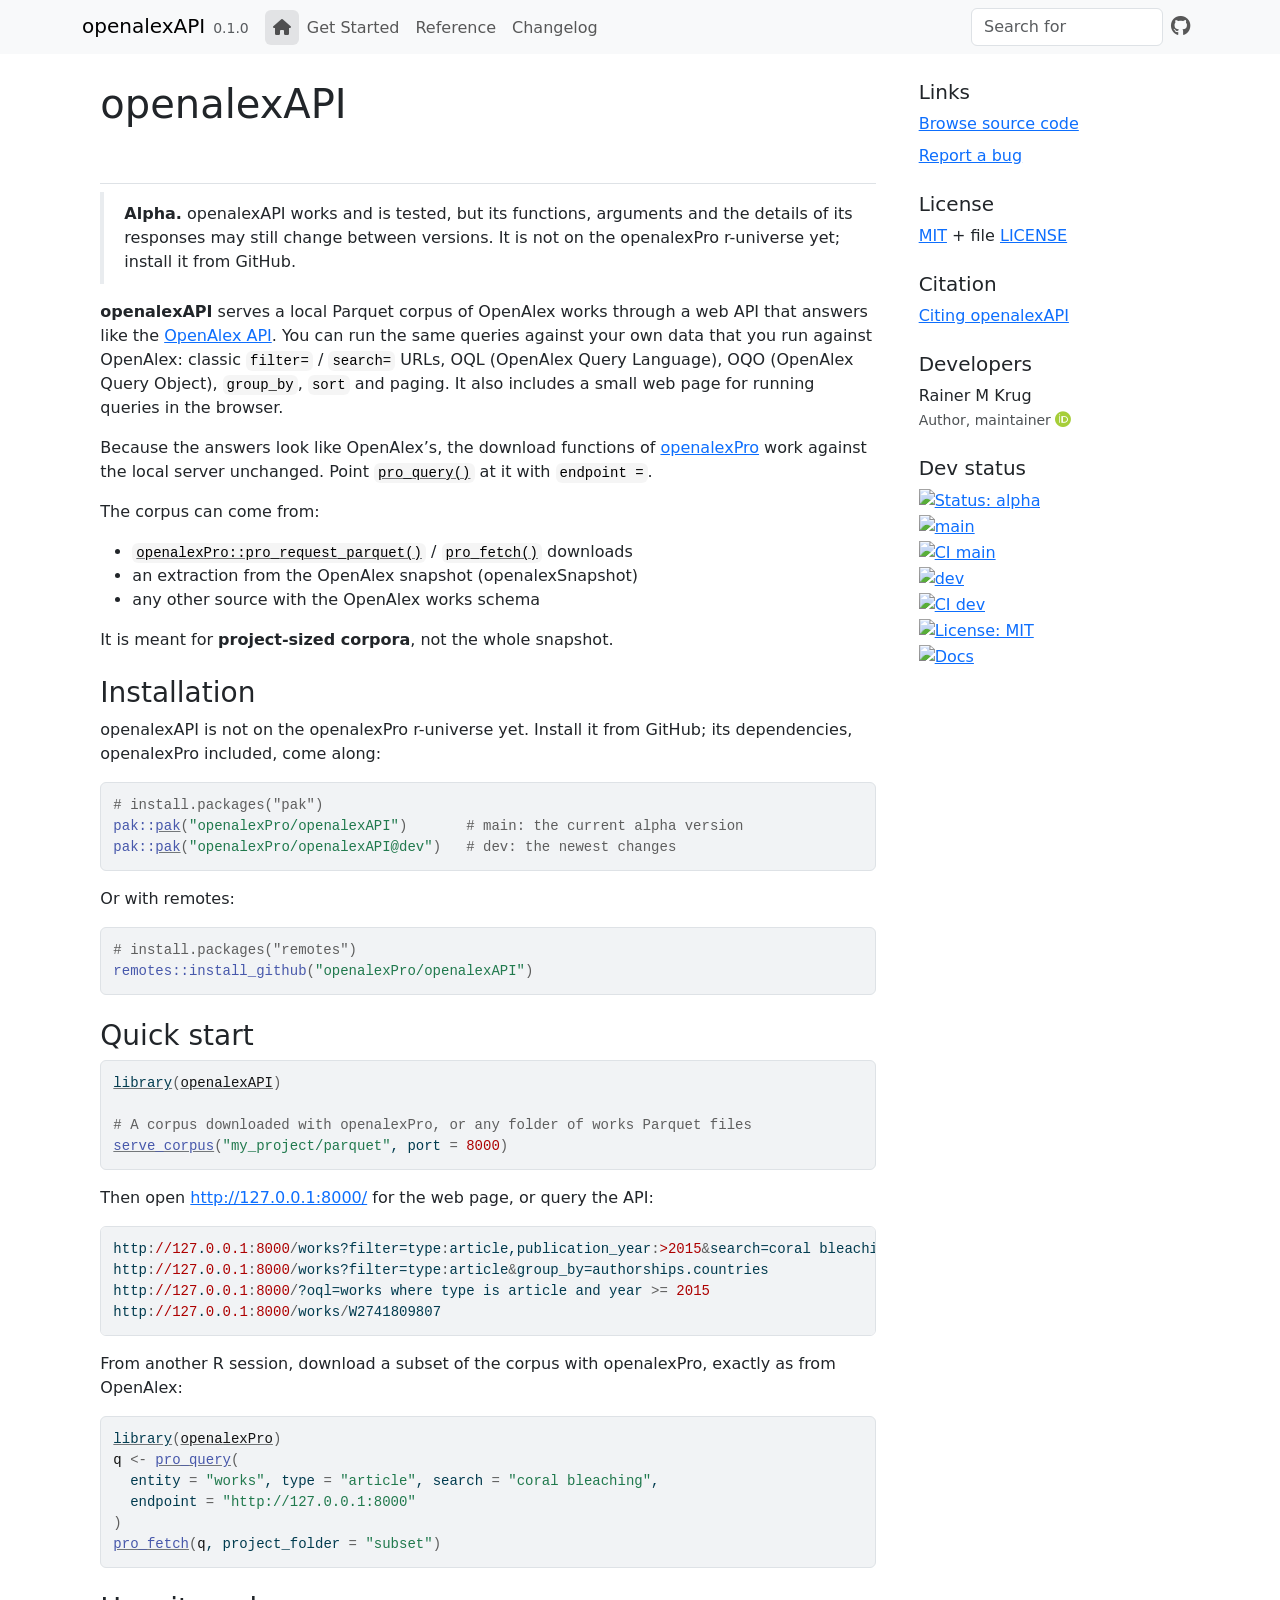
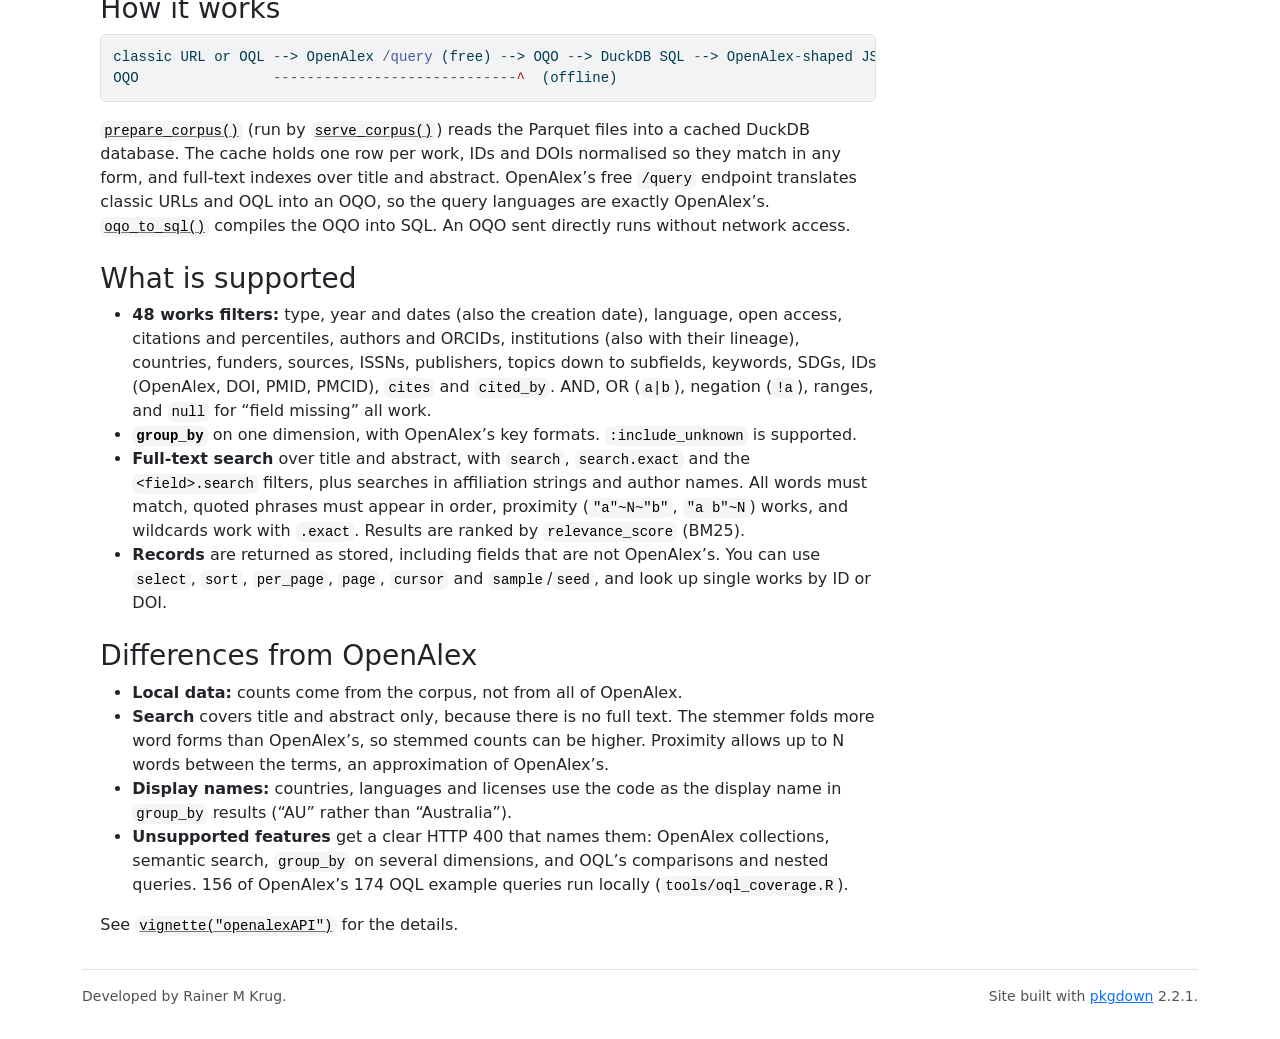
==== index.html @ f4d94672 "Deploying to gh-pages from @ openalexPro/openalexAPI@43b50e5ef4ba0ccbcbde338b090f90460a82b329 🚀" ====
<!DOCTYPE html>
<!-- Generated by pkgdown: do not edit by hand --><html lang="en">
<head>
<meta charset="UTF-8">
<meta http-equiv="X-UA-Compatible" content="IE=edge">
<meta name="viewport" content="width=device-width, initial-scale=1, shrink-to-fit=no">
<title>openalexAPI -- Local OpenAlex-Compatible API • openalexAPI</title>
<script src="deps/jquery-3.6.0/jquery-3.6.0.min.js"></script><meta name="viewport" content="width=device-width, initial-scale=1, shrink-to-fit=no">
<link href="deps/bootstrap-5.3.8/bootstrap.min.css" rel="stylesheet">
<script src="deps/bootstrap-5.3.8/bootstrap.bundle.min.js"></script><link href="deps/font-awesome-6.5.2/css/all.min.css" rel="stylesheet">
<link href="deps/font-awesome-6.5.2/css/v4-shims.min.css" rel="stylesheet">
<script src="deps/headroom-0.11.0/headroom.min.js"></script><script src="deps/headroom-0.11.0/jQuery.headroom.min.js"></script><script src="deps/bootstrap-toc-1.0.1/bootstrap-toc.min.js"></script><script src="deps/clipboard.js-2.0.11/clipboard.min.js"></script><script src="deps/search-1.0.0/autocomplete.jquery.min.js"></script><script src="deps/search-1.0.0/fuse.min.js"></script><script src="deps/search-1.0.0/mark.min.js"></script><!-- pkgdown --><script src="pkgdown.js"></script><meta property="og:title" content="openalexAPI -- Local OpenAlex-Compatible API">
<meta name="description" content="Run OpenAlex filter, OQL and OQO queries, including group_by, against a local Parquet corpus.">
<meta property="og:description" content="Run OpenAlex filter, OQL and OQO queries, including group_by, against a local Parquet corpus.">
</head>
<body>
    <a href="#main" class="visually-hidden-focusable">Skip to contents</a>


    <nav class="navbar navbar-expand-lg fixed-top bg-light" data-bs-theme="light" aria-label="Site navigation"><div class="container">

    <a class="navbar-brand me-2" href="index.html">openalexAPI</a>

    <small class="nav-text text-muted me-auto" data-bs-toggle="tooltip" data-bs-placement="bottom" title="">0.1.0</small>


    <button class="navbar-toggler" type="button" data-bs-toggle="collapse" data-bs-target="#navbar" aria-controls="navbar" aria-expanded="false" aria-label="Toggle navigation">
      <span class="navbar-toggler-icon"></span>
    </button>

    <div id="navbar" class="collapse navbar-collapse ms-3">
      <ul class="navbar-nav me-auto">
<li class="active nav-item"><a class="nav-link" href="index.html"><span class="fa fa-home"></span></a></li>
<li class="nav-item"><a class="nav-link" href="articles/openalexAPI.html">Get Started</a></li>
<li class="nav-item"><a class="nav-link" href="reference/index.html">Reference</a></li>
<li class="nav-item"><a class="nav-link" href="news/index.html">Changelog</a></li>
      </ul>
<ul class="navbar-nav">
<li class="nav-item"><form class="form-inline" role="search">
 <input class="form-control" type="search" name="search-input" id="search-input" autocomplete="off" aria-label="Search site" placeholder="Search for" data-search-index="search.json">
</form></li>
<li class="nav-item"><a class="external-link nav-link" href="https://github.com/openalexPro/openalexAPI/" aria-label="GitHub"><span class="fa fab fa-github fa-lg"></span></a></li>
      </ul>
</div>


  </div>
</nav><div class="container template-home">
<div class="row">
  <main id="main" class="col-md-9"><div class="section level1">
<div class="page-header"><h1 id="openalexapi">openalexAPI<a class="anchor" aria-label="anchor" href="#openalexapi"></a>
</h1></div>
<!-- badges: start -->

<blockquote>
<p><strong>Alpha.</strong> openalexAPI works and is tested, but its functions, arguments and the details of its responses may still change between versions. It is not on the openalexPro r-universe yet; install it from GitHub.</p>
</blockquote>
<p><strong>openalexAPI</strong> serves a local Parquet corpus of OpenAlex works through a web API that answers like the <a href="https://api.openalex.org" class="external-link">OpenAlex API</a>. You can run the same queries against your own data that you run against OpenAlex: classic <code>filter=</code> / <code>search=</code> URLs, OQL (OpenAlex Query Language), OQO (OpenAlex Query Object), <code>group_by</code>, <code>sort</code> and paging. It also includes a small web page for running queries in the browser.</p>
<p>Because the answers look like OpenAlex’s, the download functions of <a href="https://github.com/openalexPro/openalexPro" class="external-link">openalexPro</a> work against the local server unchanged. Point <code><a href="https://openalexpro.github.io/openalexPro/reference/pro_query.html" class="external-link">pro_query()</a></code> at it with <code>endpoint =</code>.</p>
<p>The corpus can come from:</p>
<ul>
<li>
<code><a href="https://openalexpro.github.io/openalexPro/reference/pro_request_parquet.html" class="external-link">openalexPro::pro_request_parquet()</a></code> / <code><a href="https://openalexpro.github.io/openalexPro/reference/pro_fetch.html" class="external-link">pro_fetch()</a></code> downloads</li>
<li>an extraction from the OpenAlex snapshot (openalexSnapshot)</li>
<li>any other source with the OpenAlex works schema</li>
</ul>
<p>It is meant for <strong>project-sized corpora</strong>, not the whole snapshot.</p>
<div class="section level2">
<h2 id="installation">Installation<a class="anchor" aria-label="anchor" href="#installation"></a>
</h2>
<p>openalexAPI is not on the openalexPro r-universe yet. Install it from GitHub; its dependencies, openalexPro included, come along:</p>
<div class="sourceCode" id="cb1"><pre class="downlit sourceCode r">
<code class="sourceCode R"><span><span class="co"># install.packages("pak")</span></span>
<span><span class="fu">pak</span><span class="fu">::</span><span class="fu"><a href="https://pak.r-lib.org/reference/pak.html" class="external-link">pak</a></span><span class="op">(</span><span class="st">"openalexPro/openalexAPI"</span><span class="op">)</span>       <span class="co"># main: the current alpha version</span></span>
<span><span class="fu">pak</span><span class="fu">::</span><span class="fu"><a href="https://pak.r-lib.org/reference/pak.html" class="external-link">pak</a></span><span class="op">(</span><span class="st">"openalexPro/openalexAPI@dev"</span><span class="op">)</span>   <span class="co"># dev: the newest changes</span></span></code></pre></div>
<p>Or with remotes:</p>
<div class="sourceCode" id="cb2"><pre class="downlit sourceCode r">
<code class="sourceCode R"><span><span class="co"># install.packages("remotes")</span></span>
<span><span class="fu">remotes</span><span class="fu">::</span><span class="fu">install_github</span><span class="op">(</span><span class="st">"openalexPro/openalexAPI"</span><span class="op">)</span></span></code></pre></div>
</div>
<div class="section level2">
<h2 id="quick-start">Quick start<a class="anchor" aria-label="anchor" href="#quick-start"></a>
</h2>
<div class="sourceCode" id="cb3"><pre class="downlit sourceCode r">
<code class="sourceCode R"><span><span class="kw"><a href="https://rdrr.io/r/base/library.html" class="external-link">library</a></span><span class="op">(</span><span class="va"><a href="https://github.com/openalexPro/openalexAPI" class="external-link">openalexAPI</a></span><span class="op">)</span></span>
<span></span>
<span><span class="co"># A corpus downloaded with openalexPro, or any folder of works Parquet files</span></span>
<span><span class="fu"><a href="reference/serve_corpus.html">serve_corpus</a></span><span class="op">(</span><span class="st">"my_project/parquet"</span>, port <span class="op">=</span> <span class="fl">8000</span><span class="op">)</span></span></code></pre></div>
<p>Then open <a href="http://127.0.0.1:8000/" class="external-link uri">http://127.0.0.1:8000/</a> for the web page, or query the API:</p>
<div class="sourceCode" id="cb4"><pre class="sourceCode R"><code class="sourceCode r"><span id="cb4-1"><a href="#cb4-1" tabindex="-1"></a>http<span class="sc">:</span><span class="er">//</span><span class="dv">127</span>.<span class="dv">0</span>.<span class="fl">0.1</span><span class="sc">:</span><span class="dv">8000</span><span class="sc">/</span>works?filter<span class="ot">=</span>type<span class="sc">:</span>article,publication_year<span class="sc">:</span><span class="er">&gt;</span><span class="dv">2015</span><span class="sc">&amp;</span>search<span class="ot">=</span>coral bleaching</span>
<span id="cb4-2"><a href="#cb4-2" tabindex="-1"></a>http<span class="sc">:</span><span class="er">//</span><span class="dv">127</span>.<span class="dv">0</span>.<span class="fl">0.1</span><span class="sc">:</span><span class="dv">8000</span><span class="sc">/</span>works?filter<span class="ot">=</span>type<span class="sc">:</span>article<span class="sc">&amp;</span>group_by<span class="ot">=</span>authorships.countries</span>
<span id="cb4-3"><a href="#cb4-3" tabindex="-1"></a>http<span class="sc">:</span><span class="er">//</span><span class="dv">127</span>.<span class="dv">0</span>.<span class="fl">0.1</span><span class="sc">:</span><span class="dv">8000</span><span class="sc">/</span>?oql<span class="ot">=</span>works where type is article and year <span class="sc">&gt;=</span> <span class="dv">2015</span></span>
<span id="cb4-4"><a href="#cb4-4" tabindex="-1"></a>http<span class="sc">:</span><span class="er">//</span><span class="dv">127</span>.<span class="dv">0</span>.<span class="fl">0.1</span><span class="sc">:</span><span class="dv">8000</span><span class="sc">/</span>works<span class="sc">/</span>W2741809807</span></code></pre></div>
<p>From another R session, download a subset of the corpus with openalexPro, exactly as from OpenAlex:</p>
<div class="sourceCode" id="cb5"><pre class="downlit sourceCode r">
<code class="sourceCode R"><span><span class="kw"><a href="https://rdrr.io/r/base/library.html" class="external-link">library</a></span><span class="op">(</span><span class="va"><a href="https://github.com/openalexPro/openalexPro" class="external-link">openalexPro</a></span><span class="op">)</span></span>
<span><span class="va">q</span> <span class="op">&lt;-</span> <span class="fu"><a href="https://openalexpro.github.io/openalexPro/reference/pro_query.html" class="external-link">pro_query</a></span><span class="op">(</span></span>
<span>  entity <span class="op">=</span> <span class="st">"works"</span>, type <span class="op">=</span> <span class="st">"article"</span>, search <span class="op">=</span> <span class="st">"coral bleaching"</span>,</span>
<span>  endpoint <span class="op">=</span> <span class="st">"http://127.0.0.1:8000"</span></span>
<span><span class="op">)</span></span>
<span><span class="fu"><a href="https://openalexpro.github.io/openalexPro/reference/pro_fetch.html" class="external-link">pro_fetch</a></span><span class="op">(</span><span class="va">q</span>, project_folder <span class="op">=</span> <span class="st">"subset"</span><span class="op">)</span></span></code></pre></div>
</div>
<div class="section level2">
<h2 id="how-it-works">How it works<a class="anchor" aria-label="anchor" href="#how-it-works"></a>
</h2>
<div class="sourceCode" id="cb6"><pre class="sourceCode R"><code class="sourceCode r"><span id="cb6-1"><a href="#cb6-1" tabindex="-1"></a>classic URL or OQL <span class="sc">-</span><span class="ot">-&gt;</span> OpenAlex <span class="sc">/</span><span class="fu">query</span> (free) <span class="sc">-</span><span class="ot">-&gt;</span> OQO <span class="sc">-</span><span class="ot">-&gt;</span> DuckDB SQL <span class="sc">-</span><span class="ot">-&gt;</span> OpenAlex<span class="sc">-</span>shaped JSON</span>
<span id="cb6-2"><a href="#cb6-2" tabindex="-1"></a>OQO                <span class="sc">-----------------------------</span><span class="er">^</span>  (offline)</span></code></pre></div>
<p><code><a href="reference/prepare_corpus.html">prepare_corpus()</a></code> (run by <code><a href="reference/serve_corpus.html">serve_corpus()</a></code>) reads the Parquet files into a cached DuckDB database. The cache holds one row per work, IDs and DOIs normalised so they match in any form, and full-text indexes over title and abstract. OpenAlex’s free <code>/query</code> endpoint translates classic URLs and OQL into an OQO, so the query languages are exactly OpenAlex’s. <code><a href="reference/oqo_to_sql.html">oqo_to_sql()</a></code> compiles the OQO into SQL. An OQO sent directly runs without network access.</p>
</div>
<div class="section level2">
<h2 id="what-is-supported">What is supported<a class="anchor" aria-label="anchor" href="#what-is-supported"></a>
</h2>
<ul>
<li>
<strong>48 works filters:</strong> type, year and dates (also the creation date), language, open access, citations and percentiles, authors and ORCIDs, institutions (also with their lineage), countries, funders, sources, ISSNs, publishers, topics down to subfields, keywords, SDGs, IDs (OpenAlex, DOI, PMID, PMCID), <code>cites</code> and <code>cited_by</code>. AND, OR (<code>a|b</code>), negation (<code>!a</code>), ranges, and <code>null</code> for “field missing” all work.</li>
<li>
<strong><code>group_by</code></strong> on one dimension, with OpenAlex’s key formats. <code>:include_unknown</code> is supported.</li>
<li>
<strong>Full-text search</strong> over title and abstract, with <code>search</code>, <code>search.exact</code> and the <code>&lt;field&gt;.search</code> filters, plus searches in affiliation strings and author names. All words must match, quoted phrases must appear in order, proximity (<code>"a"~N~"b"</code>, <code>"a b"~N</code>) works, and wildcards work with <code>.exact</code>. Results are ranked by <code>relevance_score</code> (BM25).</li>
<li>
<strong>Records</strong> are returned as stored, including fields that are not OpenAlex’s. You can use <code>select</code>, <code>sort</code>, <code>per_page</code>, <code>page</code>, <code>cursor</code> and <code>sample</code>/<code>seed</code>, and look up single works by ID or DOI.</li>
</ul>
</div>
<div class="section level2">
<h2 id="differences-from-openalex">Differences from OpenAlex<a class="anchor" aria-label="anchor" href="#differences-from-openalex"></a>
</h2>
<ul>
<li>
<strong>Local data:</strong> counts come from the corpus, not from all of OpenAlex.</li>
<li>
<strong>Search</strong> covers title and abstract only, because there is no full text. The stemmer folds more word forms than OpenAlex’s, so stemmed counts can be higher. Proximity allows up to N words between the terms, an approximation of OpenAlex’s.</li>
<li>
<strong>Display names:</strong> countries, languages and licenses use the code as the display name in <code>group_by</code> results (“AU” rather than “Australia”).</li>
<li>
<strong>Unsupported features</strong> get a clear HTTP 400 that names them: OpenAlex collections, semantic search, <code>group_by</code> on several dimensions, and OQL’s comparisons and nested queries. 156 of OpenAlex’s 174 OQL example queries run locally (<code>tools/oql_coverage.R</code>).</li>
</ul>
<p>See <code><a href="articles/openalexAPI.html">vignette("openalexAPI")</a></code> for the details.</p>
</div>
</div>
  </main><aside class="col-md-3"><div class="links">
<h2 data-toc-skip>Links</h2>
<ul class="list-unstyled">
<li><a href="https://github.com/openalexPro/openalexAPI/" class="external-link">Browse source code</a></li>
<li><a href="https://github.com/openalexPro/openalexAPI/issues" class="external-link">Report a bug</a></li>
</ul>
</div>

<div class="license">
<h2 data-toc-skip>License</h2>
<ul class="list-unstyled">
<li>
<a href="https://opensource.org/licenses/mit-license.php" class="external-link">MIT</a> + file <a href="LICENSE-text.html">LICENSE</a>
</li>
</ul>
</div>


<div class="citation">
<h2 data-toc-skip>Citation</h2>
<ul class="list-unstyled">
<li><a href="authors.html#citation">Citing openalexAPI</a></li>
</ul>
</div>

<div class="developers">
<h2 data-toc-skip>Developers</h2>
<ul class="list-unstyled">
<li>Rainer M Krug <br><small class="roles"> Author, maintainer </small> <a href="https://orcid.org/0000-0002-7490-0066" target="orcid.widget" aria-label="ORCID" class="external-link"><span class="fab fa-orcid orcid" aria-hidden="true"></span></a>  </li>
</ul>
</div>

<div class="dev-status">
<h2 data-toc-skip>Dev status</h2>
<ul class="list-unstyled">
<li><a href="https://github.com/openalexPro/openalexAPI" class="external-link"><img src="https://img.shields.io/badge/status-alpha-red.svg" alt="Status: alpha"></a></li>
<li><a href="https://github.com/openalexPro/openalexAPI/tree/main" class="external-link"><img src="https://img.shields.io/github/r-package/v/openalexPro/openalexAPI/main?label=main" alt="main"></a></li>
<li><a href="https://github.com/openalexPro/openalexAPI/actions/workflows/R-CMD-check.yaml?query=branch%3Amain" class="external-link"><img src="https://img.shields.io/github/actions/workflow/status/openalexPro/openalexAPI/R-CMD-check.yaml?branch=main&amp;label=CI%20main" alt="CI main"></a></li>
<li><a href="https://github.com/openalexPro/openalexAPI/tree/dev" class="external-link"><img src="https://img.shields.io/github/r-package/v/openalexPro/openalexAPI/dev?label=dev" alt="dev"></a></li>
<li><a href="https://github.com/openalexPro/openalexAPI/actions/workflows/R-CMD-check.yaml?query=branch%3Adev" class="external-link"><img src="https://img.shields.io/github/actions/workflow/status/openalexPro/openalexAPI/R-CMD-check.yaml?branch=dev&amp;label=CI%20dev" alt="CI dev"></a></li>
<li><a href="https://opensource.org/licenses/MIT" class="external-link"><img src="https://img.shields.io/badge/License-MIT-yellow.svg" alt="License: MIT"></a></li>
<li><a href="https://openalexpro.github.io/openalexAPI/"><img src="https://img.shields.io/badge/docs-pkgdown-blue" alt="Docs"></a></li>
</ul>
</div>

  </aside>
</div>


    <footer><div class="pkgdown-footer-left">
  <p>Developed by Rainer M Krug.</p>
</div>

<div class="pkgdown-footer-right">
  <p>Site built with <a href="https://pkgdown.r-lib.org/" class="external-link">pkgdown</a> 2.2.1.</p>
</div>

    </footer>
</div>





  </body>
</html>
---- deps/font-awesome-6.5.2/css/v4-shims.min.css ----
/*!
 * Font Awesome Free 6.5.2 by @fontawesome - https://fontawesome.com
 * License - https://fontawesome.com/license/free (Icons: CC BY 4.0, Fonts: SIL OFL 1.1, Code: MIT License)
 * Copyright 2024 Fonticons, Inc.
 */
.fa.fa-glass:before{content:"\f000"}.fa.fa-envelope-o{font-family:"Font Awesome 6 Free";font-weight:400}.fa.fa-envelope-o:before{content:"\f0e0"}.fa.fa-star-o{font-family:"Font Awesome 6 Free";font-weight:400}.fa.fa-star-o:before{content:"\f005"}.fa.fa-close:before,.fa.fa-remove:before{content:"\f00d"}.fa.fa-gear:before{content:"\f013"}.fa.fa-trash-o{font-family:"Font Awesome 6 Free";font-weight:400}.fa.fa-trash-o:before{content:"\f2ed"}.fa.fa-home:before{content:"\f015"}.fa.fa-file-o{font-family:"Font Awesome 6 Free";font-weight:400}.fa.fa-file-o:before{content:"\f15b"}.fa.fa-clock-o{font-family:"Font Awesome 6 Free";font-weight:400}.fa.fa-clock-o:before{content:"\f017"}.fa.fa-arrow-circle-o-down{font-family:"Font Awesome 6 Free";font-weight:400}.fa.fa-arrow-circle-o-down:before{content:"\f358"}.fa.fa-arrow-circle-o-up{font-family:"Font Awesome 6 Free";font-weight:400}.fa.fa-arrow-circle-o-up:before{content:"\f35b"}.fa.fa-play-circle-o{font-family:"Font Awesome 6 Free";font-weight:400}.fa.fa-play-circle-o:before{content:"\f144"}.fa.fa-repeat:before,.fa.fa-rotate-right:before{content:"\f01e"}.fa.fa-refresh:before{content:"\f021"}.fa.fa-list-alt{font-family:"Font Awesome 6 Free";font-weight:400}.fa.fa-list-alt:before{content:"\f022"}.fa.fa-dedent:before{content:"\f03b"}.fa.fa-video-camera:before{content:"\f03d"}.fa.fa-picture-o{font-family:"Font Awesome 6 Free";font-weight:400}.fa.fa-picture-o:before{content:"\f03e"}.fa.fa-photo{font-family:"Font Awesome 6 Free";font-weight:400}.fa.fa-photo:before{content:"\f03e"}.fa.fa-image{font-family:"Font Awesome 6 Free";font-weight:400}.fa.fa-image:before{content:"\f03e"}.fa.fa-map-marker:before{content:"\f3c5"}.fa.fa-pencil-square-o{font-family:"Font Awesome 6 Free";font-weight:400}.fa.fa-pencil-square-o:before{content:"\f044"}.fa.fa-edit{font-family:"Font Awesome 6 Free";font-weight:400}.fa.fa-edit:before{content:"\f044"}.fa.fa-share-square-o:before{content:"\f14d"}.fa.fa-check-square-o{font-family:"Font Awesome 6 Free";font-weight:400}.fa.fa-check-square-o:before{content:"\f14a"}.fa.fa-arrows:before{content:"\f0b2"}.fa.fa-times-circle-o{font-family:"Font Awesome 6 Free";font-weight:400}.fa.fa-times-circle-o:before{content:"\f057"}.fa.fa-check-circle-o{font-family:"Font Awesome 6 Free";font-weight:400}.fa.fa-check-circle-o:before{content:"\f058"}.fa.fa-mail-forward:before{content:"\f064"}.fa.fa-expand:before{content:"\f424"}.fa.fa-compress:before{content:"\f422"}.fa.fa-eye,.fa.fa-eye-slash{font-family:"Font Awesome 6 Free";font-weight:400}.fa.fa-warning:before{content:"\f071"}.fa.fa-calendar:before{content:"\f073"}.fa.fa-arrows-v:before{content:"\f338"}.fa.fa-arrows-h:before{content:"\f337"}.fa.fa-bar-chart-o:before,.fa.fa-bar-chart:before{content:"\e0e3"}.fa.fa-twitter-square{font-family:"Font Awesome 6 Brands";font-weight:400}.fa.fa-twitter-square:before{content:"\f081"}.fa.fa-facebook-square{font-family:"Font Awesome 6 Brands";font-weight:400}.fa.fa-facebook-square:before{content:"\f082"}.fa.fa-gears:before{content:"\f085"}.fa.fa-thumbs-o-up{font-family:"Font Awesome 6 Free";font-weight:400}.fa.fa-thumbs-o-up:before{content:"\f164"}.fa.fa-thumbs-o-down{font-family:"Font Awesome 6 Free";font-weight:400}.fa.fa-thumbs-o-down:before{content:"\f165"}.fa.fa-heart-o{font-family:"Font Awesome 6 Free";font-weight:400}.fa.fa-heart-o:before{content:"\f004"}.fa.fa-sign-out:before{content:"\f2f5"}.fa.fa-linkedin-square{font-family:"Font Awesome 6 Brands";font-weight:400}.fa.fa-linkedin-square:before{content:"\f08c"}.fa.fa-thumb-tack:before{content:"\f08d"}.fa.fa-external-link:before{content:"\f35d"}.fa.fa-sign-in:before{content:"\f2f6"}.fa.fa-github-square{font-family:"Font Awesome 6 Brands";font-weight:400}.fa.fa-github-square:before{content:"\f092"}.fa.fa-lemon-o{font-family:"Font Awesome 6 Free";font-weight:400}.fa.fa-lemon-o:before{content:"\f094"}.fa.fa-square-o{font-family:"Font Awesome 6 Free";font-weight:400}.fa.fa-square-o:before{content:"\f0c8"}.fa.fa-bookmark-o{font-family:"Font Awesome 6 Free";font-weight:400}.fa.fa-bookmark-o:before{content:"\f02e"}.fa.fa-facebook,.fa.fa-twitter{font-family:"Font Awesome 6 Brands";font-weight:400}.fa.fa-facebook:before{content:"\f39e"}.fa.fa-facebook-f{font-family:"Font Awesome 6 Brands";font-weight:400}.fa.fa-facebook-f:before{content:"\f39e"}.fa.fa-github{font-family:"Font Awesome 6 Brands";font-weight:400}.fa.fa-credit-card{font-family:"Font Awesome 6 Free";font-weight:400}.fa.fa-feed:before{content:"\f09e"}.fa.fa-hdd-o{font-family:"Font Awesome 6 Free";font-weight:400}.fa.fa-hdd-o:before{content:"\f0a0"}.fa.fa-hand-o-right{font-family:"Font Awesome 6 Free";font-weight:400}.fa.fa-hand-o-right:before{content:"\f0a4"}.fa.fa-hand-o-left{font-family:"Font Awesome 6 Free";font-weight:400}.fa.fa-hand-o-left:before{content:"\f0a5"}.fa.fa-hand-o-up{font-family:"Font Awesome 6 Free";font-weight:400}.fa.fa-hand-o-up:before{content:"\f0a6"}.fa.fa-hand-o-down{font-family:"Font Awesome 6 Free";font-weight:400}.fa.fa-hand-o-down:before{content:"\f0a7"}.fa.fa-globe:before{content:"\f57d"}.fa.fa-tasks:before{content:"\f828"}.fa.fa-arrows-alt:before{content:"\f31e"}.fa.fa-group:before{content:"\f0c0"}.fa.fa-chain:before{content:"\f0c1"}.fa.fa-cut:before{content:"\f0c4"}.fa.fa-files-o{font-family:"Font Awesome 6 Free";font-weight:400}.fa.fa-files-o:before{content:"\f0c5"}.fa.fa-floppy-o{font-family:"Font Awesome 6 Free";font-weight:400}.fa.fa-floppy-o:before{content:"\f0c7"}.fa.fa-save{font-family:"Font Awesome 6 Free";font-weight:400}.fa.fa-save:before{content:"\f0c7"}.fa.fa-navicon:before,.fa.fa-reorder:before{content:"\f0c9"}.fa.fa-magic:before{content:"\e2ca"}.fa.fa-pinterest,.fa.fa-pinterest-square{font-family:"Font Awesome 6 Brands";font-weight:400}.fa.fa-pinterest-square:before{content:"\f0d3"}.fa.fa-google-plus-square{font-family:"Font Awesome 6 Brands";font-weight:400}.fa.fa-google-plus-square:before{content:"\f0d4"}.fa.fa-google-plus{font-family:"Font Awesome 6 Brands";font-weight:400}.fa.fa-google-plus:before{content:"\f0d5"}.fa.fa-money:before{content:"\f3d1"}.fa.fa-unsorted:before{content:"\f0dc"}.fa.fa-sort-desc:before{content:"\f0dd"}.fa.fa-sort-asc:before{content:"\f0de"}.fa.fa-linkedin{font-family:"Font Awesome 6 Brands";font-weight:400}.fa.fa-linkedin:before{content:"\f0e1"}.fa.fa-rotate-left:before{content:"\f0e2"}.fa.fa-legal:before{content:"\f0e3"}.fa.fa-dashboard:before,.fa.fa-tachometer:before{content:"\f625"}.fa.fa-comment-o{font-family:"Font Awesome 6 Free";font-weight:400}.fa.fa-comment-o:before{content:"\f075"}.fa.fa-comments-o{font-family:"Font Awesome 6 Free";font-weight:400}.fa.fa-comments-o:before{content:"\f086"}.fa.fa-flash:before{content:"\f0e7"}.fa.fa-clipboard:before{content:"\f0ea"}.fa.fa-lightbulb-o{font-family:"Font Awesome 6 Free";font-weight:400}.fa.fa-lightbulb-o:before{content:"\f0eb"}.fa.fa-exchange:before{content:"\f362"}.fa.fa-cloud-download:before{content:"\f0ed"}.fa.fa-cloud-upload:before{content:"\f0ee"}.fa.fa-bell-o{font-family:"Font Awesome 6 Free";font-weight:400}.fa.fa-bell-o:before{content:"\f0f3"}.fa.fa-cutlery:before{content:"\f2e7"}.fa.fa-file-text-o{font-family:"Font Awesome 6 Free";font-weight:400}.fa.fa-file-text-o:before{content:"\f15c"}.fa.fa-building-o{font-family:"Font Awesome 6 Free";font-weight:400}.fa.fa-building-o:before{content:"\f1ad"}.fa.fa-hospital-o{font-family:"Font Awesome 6 Free";font-weight:400}.fa.fa-hospital-o:before{content:"\f0f8"}.fa.fa-tablet:before{content:"\f3fa"}.fa.fa-mobile-phone:before,.fa.fa-mobile:before{content:"\f3cd"}.fa.fa-circle-o{font-family:"Font Awesome 6 Free";font-weight:400}.fa.fa-circle-o:before{content:"\f111"}.fa.fa-mail-reply:before{content:"\f3e5"}.fa.fa-github-alt{font-family:"Font Awesome 6 Brands";font-weight:400}.fa.fa-folder-o{font-family:"Font Awesome 6 Free";font-weight:400}.fa.fa-folder-o:before{content:"\f07b"}.fa.fa-folder-open-o{font-family:"Font Awesome 6 Free";font-weight:400}.fa.fa-folder-open-o:before{content:"\f07c"}.fa.fa-smile-o{font-family:"Font Awesome 6 Free";font-weight:400}.fa.fa-smile-o:before{content:"\f118"}.fa.fa-frown-o{font-family:"Font Awesome 6 Free";font-weight:400}.fa.fa-frown-o:before{content:"\f119"}.fa.fa-meh-o{font-family:"Font Awesome 6 Free";font-weight:400}.fa.fa-meh-o:before{content:"\f11a"}.fa.fa-keyboard-o{font-family:"Font Awesome 6 Free";font-weight:400}.fa.fa-keyboard-o:before{content:"\f11c"}.fa.fa-flag-o{font-family:"Font Awesome 6 Free";font-weight:400}.fa.fa-flag-o:before{content:"\f024"}.fa.fa-mail-reply-all:before{content:"\f122"}.fa.fa-star-half-o{font-family:"Font Awesome 6 Free";font-weight:400}.fa.fa-star-half-o:before{content:"\f5c0"}.fa.fa-star-half-empty{font-family:"Font Awesome 6 Free";font-weight:400}.fa.fa-star-half-empty:before{content:"\f5c0"}.fa.fa-star-half-full{font-family:"Font Awesome 6 Free";font-weight:400}.fa.fa-star-half-full:before{content:"\f5c0"}.fa.fa-code-fork:before{content:"\f126"}.fa.fa-chain-broken:before,.fa.fa-unlink:before{content:"\f127"}.fa.fa-calendar-o{font-family:"Font Awesome 6 Free";font-weight:400}.fa.fa-calendar-o:before{content:"\f133"}.fa.fa-css3,.fa.fa-html5,.fa.fa-maxcdn{font-family:"Font Awesome 6 Brands";font-weight:400}.fa.fa-unlock-alt:before{content:"\f09c"}.fa.fa-minus-square-o{font-family:"Font Awesome 6 Free";font-weight:400}.fa.fa-minus-square-o:before{content:"\f146"}.fa.fa-level-up:before{content:"\f3bf"}.fa.fa-level-down:before{content:"\f3be"}.fa.fa-pencil-square:before{content:"\f14b"}.fa.fa-external-link-square:before{content:"\f360"}.fa.fa-compass{font-family:"Font Awesome 6 Free";font-weight:400}.fa.fa-caret-square-o-down{font-family:"Font Awesome 6 Free";font-weight:400}.fa.fa-caret-square-o-down:before{content:"\f150"}.fa.fa-toggle-down{font-family:"Font Awesome 6 Free";font-weight:400}.fa.fa-toggle-down:before{content:"\f150"}.fa.fa-caret-square-o-up{font-family:"Font Awesome 6 Free";font-weight:400}.fa.fa-caret-square-o-up:before{content:"\f151"}.fa.fa-toggle-up{font-family:"Font Awesome 6 Free";font-weight:400}.fa.fa-toggle-up:before{content:"\f151"}.fa.fa-caret-square-o-right{font-family:"Font Awesome 6 Free";font-weight:400}.fa.fa-caret-square-o-right:before{content:"\f152"}.fa.fa-toggle-right{font-family:"Font Awesome 6 Free";font-weight:400}.fa.fa-toggle-right:before{content:"\f152"}.fa.fa-eur:before,.fa.fa-euro:before{content:"\f153"}.fa.fa-gbp:before{content:"\f154"}.fa.fa-dollar:before,.fa.fa-usd:before{content:"\24"}.fa.fa-inr:before,.fa.fa-rupee:before{content:"\e1bc"}.fa.fa-cny:before,.fa.fa-jpy:before,.fa.fa-rmb:before,.fa.fa-yen:before{content:"\f157"}.fa.fa-rouble:before,.fa.fa-rub:before,.fa.fa-ruble:before{content:"\f158"}.fa.fa-krw:before,.fa.fa-won:before{content:"\f159"}.fa.fa-bitcoin,.fa.fa-btc{font-family:"Font Awesome 6 Brands";font-weight:400}.fa.fa-bitcoin:before{content:"\f15a"}.fa.fa-file-text:before{content:"\f15c"}.fa.fa-sort-alpha-asc:before{content:"\f15d"}.fa.fa-sort-alpha-desc:before{content:"\f881"}.fa.fa-sort-amount-asc:before{content:"\f884"}.fa.fa-sort-amount-desc:before{content:"\f160"}.fa.fa-sort-numeric-asc:before{content:"\f162"}.fa.fa-sort-numeric-desc:before{content:"\f886"}.fa.fa-youtube-square{font-family:"Font Awesome 6 Brands";font-weight:400}.fa.fa-youtube-square:before{content:"\f431"}.fa.fa-xing,.fa.fa-xing-square,.fa.fa-youtube{font-family:"Font Awesome 6 Brands";font-weight:400}.fa.fa-xing-square:before{content:"\f169"}.fa.fa-youtube-play{font-family:"Font Awesome 6 Brands";font-weight:400}.fa.fa-youtube-play:before{content:"\f167"}.fa.fa-adn,.fa.fa-bitbucket,.fa.fa-bitbucket-square,.fa.fa-dropbox,.fa.fa-flickr,.fa.fa-instagram,.fa.fa-stack-overflow{font-family:"Font Awesome 6 Brands";font-weight:400}.fa.fa-bitbucket-square:before{content:"\f171"}.fa.fa-tumblr,.fa.fa-tumblr-square{font-family:"Font Awesome 6 Brands";font-weight:400}.fa.fa-tumblr-square:before{content:"\f174"}.fa.fa-long-arrow-down:before{content:"\f309"}.fa.fa-long-arrow-up:before{content:"\f30c"}.fa.fa-long-arrow-left:before{content:"\f30a"}.fa.fa-long-arrow-right:before{content:"\f30b"}.fa.fa-android,.fa.fa-apple,.fa.fa-dribbble,.fa.fa-foursquare,.fa.fa-gittip,.fa.fa-gratipay,.fa.fa-linux,.fa.fa-skype,.fa.fa-trello,.fa.fa-windows{font-family:"Font Awesome 6 Brands";font-weight:400}.fa.fa-gittip:before{content:"\f184"}.fa.fa-sun-o{font-family:"Font Awesome 6 Free";font-weight:400}.fa.fa-sun-o:before{content:"\f185"}.fa.fa-moon-o{font-family:"Font Awesome 6 Free";font-weight:400}.fa.fa-moon-o:before{content:"\f186"}.fa.fa-pagelines,.fa.fa-renren,.fa.fa-stack-exchange,.fa.fa-vk,.fa.fa-weibo{font-family:"Font Awesome 6 Brands";font-weight:400}.fa.fa-arrow-circle-o-right{font-family:"Font Awesome 6 Free";font-weight:400}.fa.fa-arrow-circle-o-right:before{content:"\f35a"}.fa.fa-arrow-circle-o-left{font-family:"Font Awesome 6 Free";font-weight:400}.fa.fa-arrow-circle-o-left:before{content:"\f359"}.fa.fa-caret-square-o-left{font-family:"Font Awesome 6 Free";font-weight:400}.fa.fa-caret-square-o-left:before{content:"\f191"}.fa.fa-toggle-left{font-family:"Font Awesome 6 Free";font-weight:400}.fa.fa-toggle-left:before{content:"\f191"}.fa.fa-dot-circle-o{font-family:"Font Awesome 6 Free";font-weight:400}.fa.fa-dot-circle-o:before{content:"\f192"}.fa.fa-vimeo-square{font-family:"Font Awesome 6 Brands";font-weight:400}.fa.fa-vimeo-square:before{content:"\f194"}.fa.fa-try:before,.fa.fa-turkish-lira:before{content:"\e2bb"}.fa.fa-plus-square-o{font-family:"Font Awesome 6 Free";font-weight:400}.fa.fa-plus-square-o:before{content:"\f0fe"}.fa.fa-openid,.fa.fa-slack,.fa.fa-wordpress{font-family:"Font Awesome 6 Brands";font-weight:400}.fa.fa-bank:before,.fa.fa-institution:before{content:"\f19c"}.fa.fa-mortar-board:before{content:"\f19d"}.fa.fa-google,.fa.fa-reddit,.fa.fa-reddit-square,.fa.fa-yahoo{font-family:"Font Awesome 6 Brands";font-weight:400}.fa.fa-reddit-square:before{content:"\f1a2"}.fa.fa-behance,.fa.fa-behance-square,.fa.fa-delicious,.fa.fa-digg,.fa.fa-drupal,.fa.fa-joomla,.fa.fa-pied-piper-alt,.fa.fa-pied-piper-pp,.fa.fa-stumbleupon,.fa.fa-stumbleupon-circle{font-family:"Font Awesome 6 Brands";font-weight:400}.fa.fa-behance-square:before{content:"\f1b5"}.fa.fa-steam,.fa.fa-steam-square{font-family:"Font Awesome 6 Brands";font-weight:400}.fa.fa-steam-square:before{content:"\f1b7"}.fa.fa-automobile:before{content:"\f1b9"}.fa.fa-cab:before{content:"\f1ba"}.fa.fa-deviantart,.fa.fa-soundcloud,.fa.fa-spotify{font-family:"Font Awesome 6 Brands";font-weight:400}.fa.fa-file-pdf-o{font-family:"Font Awesome 6 Free";font-weight:400}.fa.fa-file-pdf-o:before{content:"\f1c1"}.fa.fa-file-word-o{font-family:"Font Awesome 6 Free";font-weight:400}.fa.fa-file-word-o:before{content:"\f1c2"}.fa.fa-file-excel-o{font-family:"Font Awesome 6 Free";font-weight:400}.fa.fa-file-excel-o:before{content:"\f1c3"}.fa.fa-file-powerpoint-o{font-family:"Font Awesome 6 Free";font-weight:400}.fa.fa-file-powerpoint-o:before{content:"\f1c4"}.fa.fa-file-image-o{font-family:"Font Awesome 6 Free";font-weight:400}.fa.fa-file-image-o:before{content:"\f1c5"}.fa.fa-file-photo-o{font-family:"Font Awesome 6 Free";font-weight:400}.fa.fa-file-photo-o:before{content:"\f1c5"}.fa.fa-file-picture-o{font-family:"Font Awesome 6 Free";font-weight:400}.fa.fa-file-picture-o:before{content:"\f1c5"}.fa.fa-file-archive-o{font-family:"Font Awesome 6 Free";font-weight:400}.fa.fa-file-archive-o:before{content:"\f1c6"}.fa.fa-file-zip-o{font-family:"Font Awesome 6 Free";font-weight:400}.fa.fa-file-zip-o:before{content:"\f1c6"}.fa.fa-file-audio-o{font-family:"Font Awesome 6 Free";font-weight:400}.fa.fa-file-audio-o:before{content:"\f1c7"}.fa.fa-file-sound-o{font-family:"Font Awesome 6 Free";font-weight:400}.fa.fa-file-sound-o:before{content:"\f1c7"}.fa.fa-file-video-o{font-family:"Font Awesome 6 Free";font-weight:400}.fa.fa-file-video-o:before{content:"\f1c8"}.fa.fa-file-movie-o{font-family:"Font Awesome 6 Free";font-weight:400}.fa.fa-file-movie-o:before{content:"\f1c8"}.fa.fa-file-code-o{font-family:"Font Awesome 6 Free";font-weight:400}.fa.fa-file-code-o:before{content:"\f1c9"}.fa.fa-codepen,.fa.fa-jsfiddle,.fa.fa-vine{font-family:"Font Awesome 6 Brands";font-weight:400}.fa.fa-life-bouy:before,.fa.fa-life-buoy:before,.fa.fa-life-saver:before,.fa.fa-support:before{content:"\f1cd"}.fa.fa-circle-o-notch:before{content:"\f1ce"}.fa.fa-ra,.fa.fa-rebel{font-family:"Font Awesome 6 Brands";font-weight:400}.fa.fa-ra:before{content:"\f1d0"}.fa.fa-resistance{font-family:"Font Awesome 6 Brands";font-weight:400}.fa.fa-resistance:before{content:"\f1d0"}.fa.fa-empire,.fa.fa-ge{font-family:"Font Awesome 6 Brands";font-weight:400}.fa.fa-ge:before{content:"\f1d1"}.fa.fa-git-square{font-family:"Font Awesome 6 Brands";font-weight:400}.fa.fa-git-square:before{content:"\f1d2"}.fa.fa-git,.fa.fa-hacker-news,.fa.fa-y-combinator-square{font-family:"Font Awesome 6 Brands";font-weight:400}.fa.fa-y-combinator-square:before{content:"\f1d4"}.fa.fa-yc-square{font-family:"Font Awesome 6 Brands";font-weight:400}.fa.fa-yc-square:before{content:"\f1d4"}.fa.fa-qq,.fa.fa-tencent-weibo,.fa.fa-wechat,.fa.fa-weixin{font-family:"Font Awesome 6 Brands";font-weight:400}.fa.fa-wechat:before{content:"\f1d7"}.fa.fa-send:before{content:"\f1d8"}.fa.fa-paper-plane-o{font-family:"Font Awesome 6 Free";font-weight:400}.fa.fa-paper-plane-o:before{content:"\f1d8"}.fa.fa-send-o{font-family:"Font Awesome 6 Free";font-weight:400}.fa.fa-send-o:before{content:"\f1d8"}.fa.fa-circle-thin{font-family:"Font Awesome 6 Free";font-weight:400}.fa.fa-circle-thin:before{content:"\f111"}.fa.fa-header:before{content:"\f1dc"}.fa.fa-futbol-o{font-family:"Font Awesome 6 Free";font-weight:400}.fa.fa-futbol-o:before{content:"\f1e3"}.fa.fa-soccer-ball-o{font-family:"Font Awesome 6 Free";font-weight:400}.fa.fa-soccer-ball-o:before{content:"\f1e3"}.fa.fa-slideshare,.fa.fa-twitch,.fa.fa-yelp{font-family:"Font Awesome 6 Brands";font-weight:400}.fa.fa-newspaper-o{font-family:"Font Awesome 6 Free";font-weight:400}.fa.fa-newspaper-o:before{content:"\f1ea"}.fa.fa-cc-amex,.fa.fa-cc-discover,.fa.fa-cc-mastercard,.fa.fa-cc-paypal,.fa.fa-cc-stripe,.fa.fa-cc-visa,.fa.fa-google-wallet,.fa.fa-paypal{font-family:"Font Awesome 6 Brands";font-weight:400}.fa.fa-bell-slash-o{font-family:"Font Awesome 6 Free";font-weight:400}.fa.fa-bell-slash-o:before{content:"\f1f6"}.fa.fa-trash:before{content:"\f2ed"}.fa.fa-copyright{font-family:"Font Awesome 6 Free";font-weight:400}.fa.fa-eyedropper:before{content:"\f1fb"}.fa.fa-area-chart:before{content:"\f1fe"}.fa.fa-pie-chart:before{content:"\f200"}.fa.fa-line-chart:before{content:"\f201"}.fa.fa-lastfm,.fa.fa-lastfm-square{font-family:"Font Awesome 6 Brands";font-weight:400}.fa.fa-lastfm-square:before{content:"\f203"}.fa.fa-angellist,.fa.fa-ioxhost{font-family:"Font Awesome 6 Brands";font-weight:400}.fa.fa-cc{font-family:"Font Awesome 6 Free";font-weight:400}.fa.fa-cc:before{content:"\f20a"}.fa.fa-ils:before,.fa.fa-shekel:before,.fa.fa-sheqel:before{content:"\f20b"}.fa.fa-buysellads,.fa.fa-connectdevelop,.fa.fa-dashcube,.fa.fa-forumbee,.fa.fa-leanpub,.fa.fa-sellsy,.fa.fa-shirtsinbulk,.fa.fa-simplybuilt,.fa.fa-skyatlas{font-family:"Font Awesome 6 Brands";font-weight:400}.fa.fa-diamond{font-family:"Font Awesome 6 Free";font-weight:400}.fa.fa-diamond:before{content:"\f3a5"}.fa.fa-intersex:before,.fa.fa-transgender:before{content:"\f224"}.fa.fa-transgender-alt:before{content:"\f225"}.fa.fa-facebook-official{font-family:"Font Awesome 6 Brands";font-weight:400}.fa.fa-facebook-official:before{content:"\f09a"}.fa.fa-pinterest-p,.fa.fa-whatsapp{font-family:"Font Awesome 6 Brands";font-weight:400}.fa.fa-hotel:before{content:"\f236"}.fa.fa-medium,.fa.fa-viacoin,.fa.fa-y-combinator,.fa.fa-yc{font-family:"Font Awesome 6 Brands";font-weight:400}.fa.fa-yc:before{content:"\f23b"}.fa.fa-expeditedssl,.fa.fa-opencart,.fa.fa-optin-monster{font-family:"Font Awesome 6 Brands";font-weight:400}.fa.fa-battery-4:before,.fa.fa-battery:before{content:"\f240"}.fa.fa-battery-3:before{content:"\f241"}.fa.fa-battery-2:before{content:"\f242"}.fa.fa-battery-1:before{content:"\f243"}.fa.fa-battery-0:before{content:"\f244"}.fa.fa-object-group,.fa.fa-object-ungroup,.fa.fa-sticky-note-o{font-family:"Font Awesome 6 Free";font-weight:400}.fa.fa-sticky-note-o:before{content:"\f249"}.fa.fa-cc-diners-club,.fa.fa-cc-jcb{font-family:"Font Awesome 6 Brands";font-weight:400}.fa.fa-clone{font-family:"Font Awesome 6 Free";font-weight:400}.fa.fa-hourglass-o:before{content:"\f254"}.fa.fa-hourglass-1:before{content:"\f251"}.fa.fa-hourglass-2:before{content:"\f252"}.fa.fa-hourglass-3:before{content:"\f253"}.fa.fa-hand-rock-o{font-family:"Font Awesome 6 Free";font-weight:400}.fa.fa-hand-rock-o:before{content:"\f255"}.fa.fa-hand-grab-o{font-family:"Font Awesome 6 Free";font-weight:400}.fa.fa-hand-grab-o:before{content:"\f255"}.fa.fa-hand-paper-o{font-family:"Font Awesome 6 Free";font-weight:400}.fa.fa-hand-paper-o:before{content:"\f256"}.fa.fa-hand-stop-o{font-family:"Font Awesome 6 Free";font-weight:400}.fa.fa-hand-stop-o:before{content:"\f256"}.fa.fa-hand-scissors-o{font-family:"Font Awesome 6 Free";font-weight:400}.fa.fa-hand-scissors-o:before{content:"\f257"}.fa.fa-hand-lizard-o{font-family:"Font Awesome 6 Free";font-weight:400}.fa.fa-hand-lizard-o:before{content:"\f258"}.fa.fa-hand-spock-o{font-family:"Font Awesome 6 Free";font-weight:400}.fa.fa-hand-spock-o:before{content:"\f259"}.fa.fa-hand-pointer-o{font-family:"Font Awesome 6 Free";font-weight:400}.fa.fa-hand-pointer-o:before{content:"\f25a"}.fa.fa-hand-peace-o{font-family:"Font Awesome 6 Free";font-weight:400}.fa.fa-hand-peace-o:before{content:"\f25b"}.fa.fa-registered{font-family:"Font Awesome 6 Free";font-weight:400}.fa.fa-creative-commons,.fa.fa-gg,.fa.fa-gg-circle,.fa.fa-odnoklassniki,.fa.fa-odnoklassniki-square{font-family:"Font Awesome 6 Brands";font-weight:400}.fa.fa-odnoklassniki-square:before{content:"\f264"}.fa.fa-chrome,.fa.fa-firefox,.fa.fa-get-pocket,.fa.fa-internet-explorer,.fa.fa-opera,.fa.fa-safari,.fa.fa-wikipedia-w{font-family:"Font Awesome 6 Brands";font-weight:400}.fa.fa-television:before{content:"\f26c"}.fa.fa-500px,.fa.fa-amazon,.fa.fa-contao{font-family:"Font Awesome 6 Brands";font-weight:400}.fa.fa-calendar-plus-o{font-family:"Font Awesome 6 Free";font-weight:400}.fa.fa-calendar-plus-o:before{content:"\f271"}.fa.fa-calendar-minus-o{font-family:"Font Awesome 6 Free";font-weight:400}.fa.fa-calendar-minus-o:before{content:"\f272"}.fa.fa-calendar-times-o{font-family:"Font Awesome 6 Free";font-weight:400}.fa.fa-calendar-times-o:before{content:"\f273"}.fa.fa-calendar-check-o{font-family:"Font Awesome 6 Free";font-weight:400}.fa.fa-calendar-check-o:before{content:"\f274"}.fa.fa-map-o{font-family:"Font Awesome 6 Free";font-weight:400}.fa.fa-map-o:before{content:"\f279"}.fa.fa-commenting:before{content:"\f4ad"}.fa.fa-commenting-o{font-family:"Font Awesome 6 Free";font-weight:400}.fa.fa-commenting-o:before{content:"\f4ad"}.fa.fa-houzz,.fa.fa-vimeo{font-family:"Font Awesome 6 Brands";font-weight:400}.fa.fa-vimeo:before{content:"\f27d"}.fa.fa-black-tie,.fa.fa-edge,.fa.fa-fonticons,.fa.fa-reddit-alien{font-family:"Font Awesome 6 Brands";font-weight:400}.fa.fa-credit-card-alt:before{content:"\f09d"}.fa.fa-codiepie,.fa.fa-fort-awesome,.fa.fa-mixcloud,.fa.fa-modx,.fa.fa-product-hunt,.fa.fa-scribd,.fa.fa-usb{font-family:"Font Awesome 6 Brands";font-weight:400}.fa.fa-pause-circle-o{font-family:"Font Awesome 6 Free";font-weight:400}.fa.fa-pause-circle-o:before{content:"\f28b"}.fa.fa-stop-circle-o{font-family:"Font Awesome 6 Free";font-weight:400}.fa.fa-stop-circle-o:before{content:"\f28d"}.fa.fa-bluetooth,.fa.fa-bluetooth-b,.fa.fa-envira,.fa.fa-gitlab,.fa.fa-wheelchair-alt,.fa.fa-wpbeginner,.fa.fa-wpforms{font-family:"Font Awesome 6 Brands";font-weight:400}.fa.fa-wheelchair-alt:before{content:"\f368"}.fa.fa-question-circle-o{font-family:"Font Awesome 6 Free";font-weight:400}.fa.fa-question-circle-o:before{content:"\f059"}.fa.fa-volume-control-phone:before{content:"\f2a0"}.fa.fa-asl-interpreting:before{content:"\f2a3"}.fa.fa-deafness:before,.fa.fa-hard-of-hearing:before{content:"\f2a4"}.fa.fa-glide,.fa.fa-glide-g{font-family:"Font Awesome 6 Brands";font-weight:400}.fa.fa-signing:before{content:"\f2a7"}.fa.fa-viadeo,.fa.fa-viadeo-square{font-family:"Font Awesome 6 Brands";font-weight:400}.fa.fa-viadeo-square:before{content:"\f2aa"}.fa.fa-snapchat,.fa.fa-snapchat-ghost{font-family:"Font Awesome 6 Brands";font-weight:400}.fa.fa-snapchat-ghost:before{content:"\f2ab"}.fa.fa-snapchat-square{font-family:"Font Awesome 6 Brands";font-weight:400}.fa.fa-snapchat-square:before{content:"\f2ad"}.fa.fa-first-order,.fa.fa-google-plus-official,.fa.fa-pied-piper,.fa.fa-themeisle,.fa.fa-yoast{font-family:"Font Awesome 6 Brands";font-weight:400}.fa.fa-google-plus-official:before{content:"\f2b3"}.fa.fa-google-plus-circle{font-family:"Font Awesome 6 Brands";font-weight:400}.fa.fa-google-plus-circle:before{content:"\f2b3"}.fa.fa-fa,.fa.fa-font-awesome{font-family:"Font Awesome 6 Brands";font-weight:400}.fa.fa-fa:before{content:"\f2b4"}.fa.fa-handshake-o{font-family:"Font Awesome 6 Free";font-weight:400}.fa.fa-handshake-o:before{content:"\f2b5"}.fa.fa-envelope-open-o{font-family:"Font Awesome 6 Free";font-weight:400}.fa.fa-envelope-open-o:before{content:"\f2b6"}.fa.fa-linode{font-family:"Font Awesome 6 Brands";font-weight:400}.fa.fa-address-book-o{font-family:"Font Awesome 6 Free";font-weight:400}.fa.fa-address-book-o:before{content:"\f2b9"}.fa.fa-vcard:before{content:"\f2bb"}.fa.fa-address-card-o{font-family:"Font Awesome 6 Free";font-weight:400}.fa.fa-address-card-o:before{content:"\f2bb"}.fa.fa-vcard-o{font-family:"Font Awesome 6 Free";font-weight:400}.fa.fa-vcard-o:before{content:"\f2bb"}.fa.fa-user-circle-o{font-family:"Font Awesome 6 Free";font-weight:400}.fa.fa-user-circle-o:before{content:"\f2bd"}.fa.fa-user-o{font-family:"Font Awesome 6 Free";font-weight:400}.fa.fa-user-o:before{content:"\f007"}.fa.fa-id-badge{font-family:"Font Awesome 6 Free";font-weight:400}.fa.fa-drivers-license:before{content:"\f2c2"}.fa.fa-id-card-o{font-family:"Font Awesome 6 Free";font-weight:400}.fa.fa-id-card-o:before{content:"\f2c2"}.fa.fa-drivers-license-o{font-family:"Font Awesome 6 Free";font-weight:400}.fa.fa-drivers-license-o:before{content:"\f2c2"}.fa.fa-free-code-camp,.fa.fa-quora,.fa.fa-telegram{font-family:"Font Awesome 6 Brands";font-weight:400}.fa.fa-thermometer-4:before,.fa.fa-thermometer:before{content:"\f2c7"}.fa.fa-thermometer-3:before{content:"\f2c8"}.fa.fa-thermometer-2:before{content:"\f2c9"}.fa.fa-thermometer-1:before{content:"\f2ca"}.fa.fa-thermometer-0:before{content:"\f2cb"}.fa.fa-bathtub:before,.fa.fa-s15:before{content:"\f2cd"}.fa.fa-window-maximize,.fa.fa-window-restore{font-family:"Font Awesome 6 Free";font-weight:400}.fa.fa-times-rectangle:before{content:"\f410"}.fa.fa-window-close-o{font-family:"Font Awesome 6 Free";font-weight:400}.fa.fa-window-close-o:before{content:"\f410"}.fa.fa-times-rectangle-o{font-family:"Font Awesome 6 Free";font-weight:400}.fa.fa-times-rectangle-o:before{content:"\f410"}.fa.fa-bandcamp,.fa.fa-eercast,.fa.fa-etsy,.fa.fa-grav,.fa.fa-imdb,.fa.fa-ravelry{font-family:"Font Awesome 6 Brands";font-weight:400}.fa.fa-eercast:before{content:"\f2da"}.fa.fa-snowflake-o{font-family:"Font Awesome 6 Free";font-weight:400}.fa.fa-snowflake-o:before{content:"\f2dc"}.fa.fa-meetup,.fa.fa-superpowers,.fa.fa-wpexplorer{font-family:"Font Awesome 6 Brands";font-weight:400}
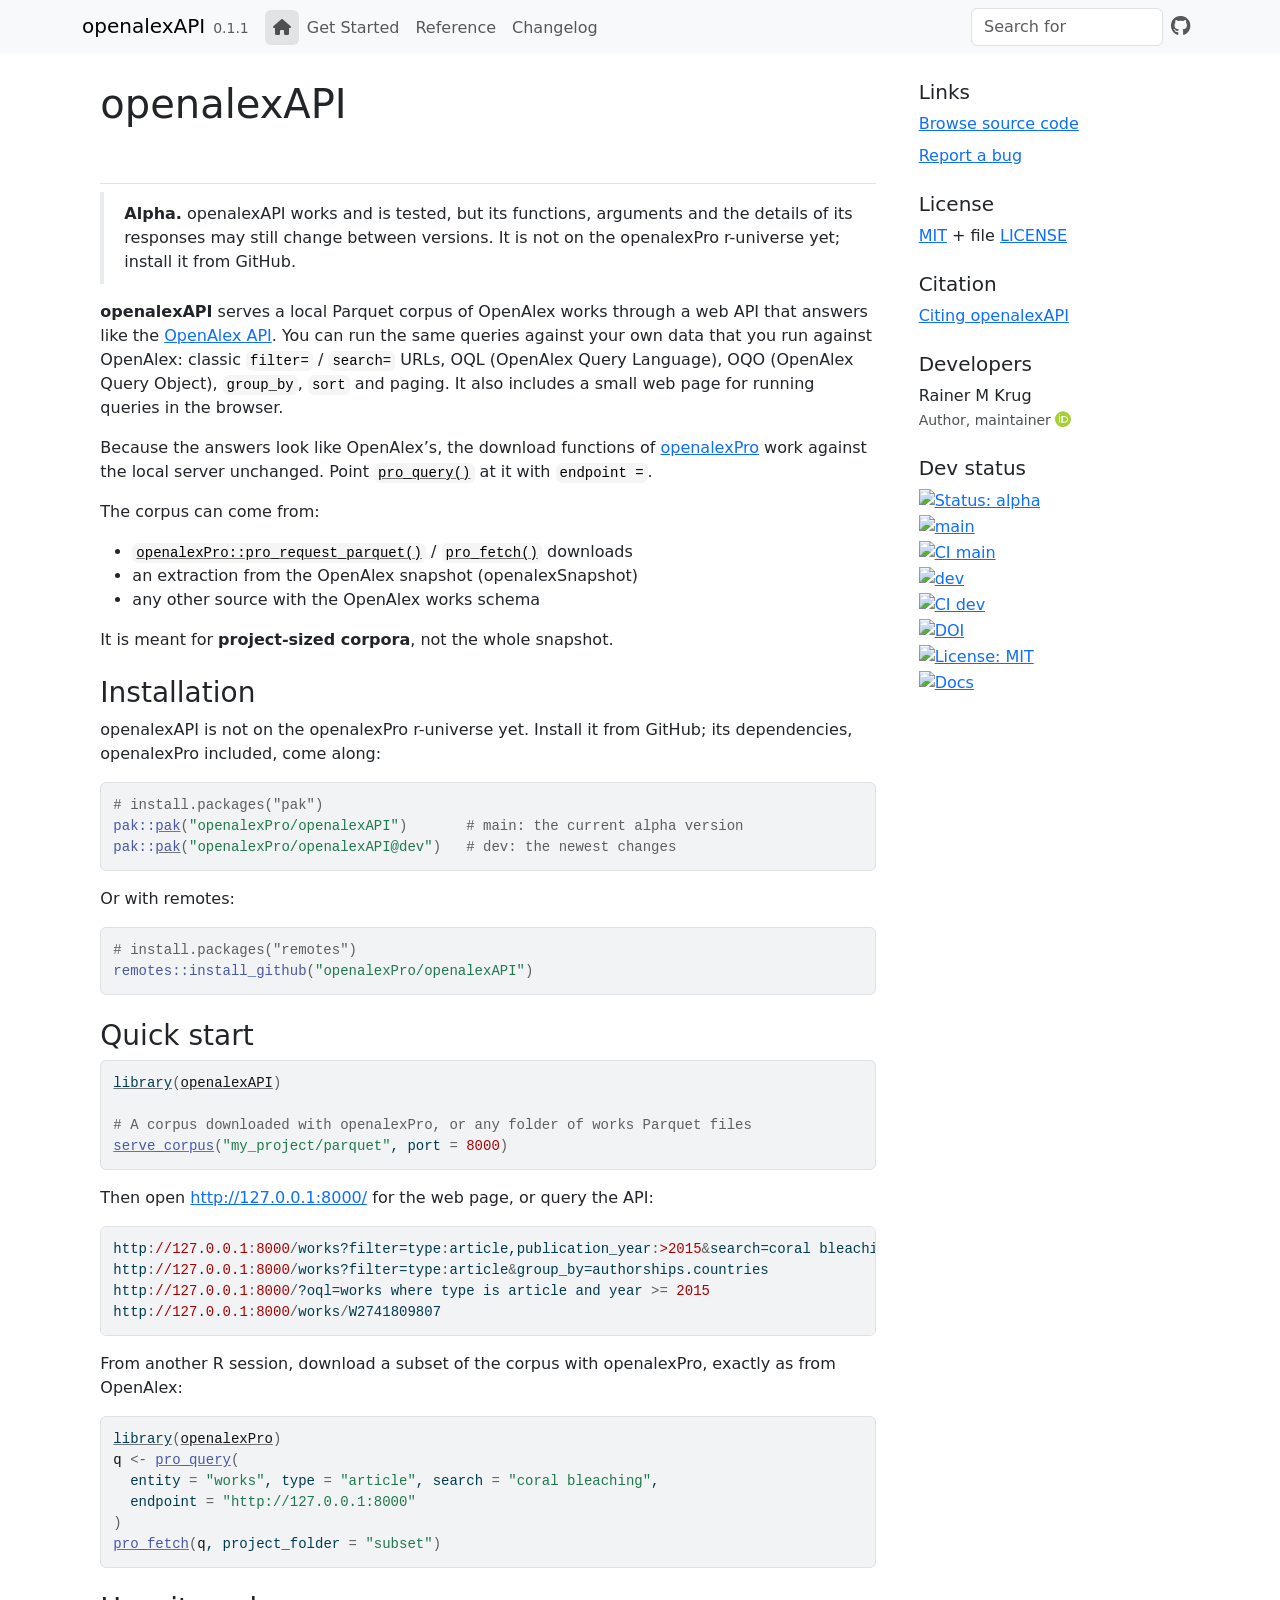
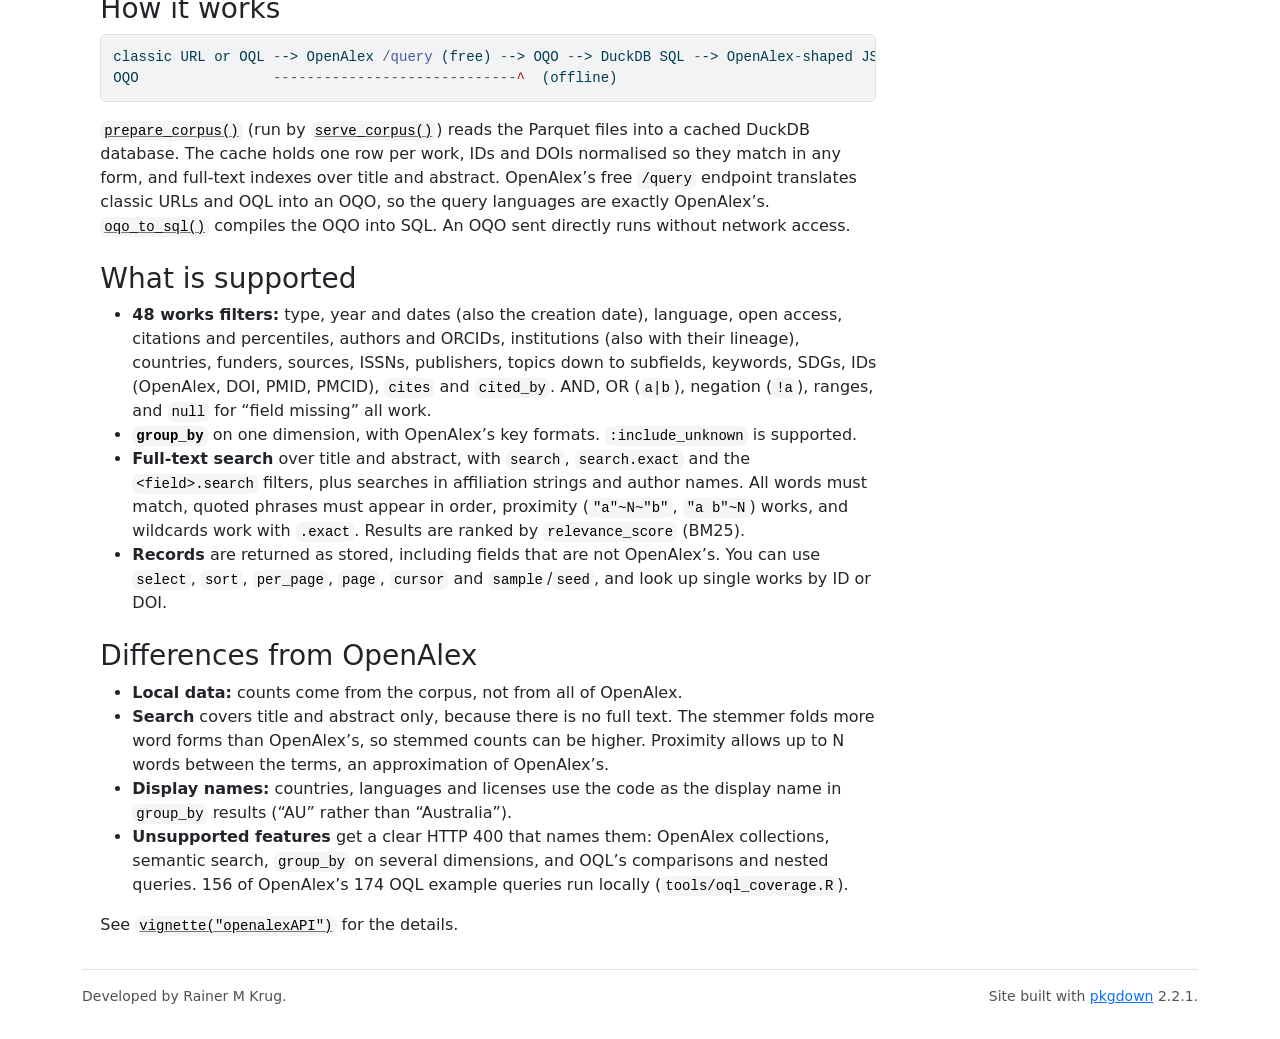
==== commit 88b175c7: "Deploying to gh-pages from @ openalexPro/openalexAPI@7f900078eb08c207a2e37177206f287602eacd9f 🚀" ====
--- a/index.html
+++ b/index.html
@@ -21,7 +21,7 @@
 
     <a class="navbar-brand me-2" href="index.html">openalexAPI</a>
 
-    <small class="nav-text text-muted me-auto" data-bs-toggle="tooltip" data-bs-placement="bottom" title="">0.1.0</small>
+    <small class="nav-text text-muted me-auto" data-bs-toggle="tooltip" data-bs-placement="bottom" title="">0.1.1</small>
 
 
     <button class="navbar-toggler" type="button" data-bs-toggle="collapse" data-bs-target="#navbar" aria-controls="navbar" aria-expanded="false" aria-label="Toggle navigation">
@@ -177,6 +177,7 @@
 <li><a href="https://github.com/openalexPro/openalexAPI/actions/workflows/R-CMD-check.yaml?query=branch%3Amain" class="external-link"><img src="https://img.shields.io/github/actions/workflow/status/openalexPro/openalexAPI/R-CMD-check.yaml?branch=main&amp;label=CI%20main" alt="CI main"></a></li>
 <li><a href="https://github.com/openalexPro/openalexAPI/tree/dev" class="external-link"><img src="https://img.shields.io/github/r-package/v/openalexPro/openalexAPI/dev?label=dev" alt="dev"></a></li>
 <li><a href="https://github.com/openalexPro/openalexAPI/actions/workflows/R-CMD-check.yaml?query=branch%3Adev" class="external-link"><img src="https://img.shields.io/github/actions/workflow/status/openalexPro/openalexAPI/R-CMD-check.yaml?branch=dev&amp;label=CI%20dev" alt="CI dev"></a></li>
+<li><a href="https://doi.org/10.5281/zenodo.24514237" class="external-link"><img src="https://zenodo.org/badge/DOI/10.5281/zenodo.24514237.svg" alt="DOI"></a></li>
 <li><a href="https://opensource.org/licenses/MIT" class="external-link"><img src="https://img.shields.io/badge/License-MIT-yellow.svg" alt="License: MIT"></a></li>
 <li><a href="https://openalexpro.github.io/openalexAPI/"><img src="https://img.shields.io/badge/docs-pkgdown-blue" alt="Docs"></a></li>
 </ul>
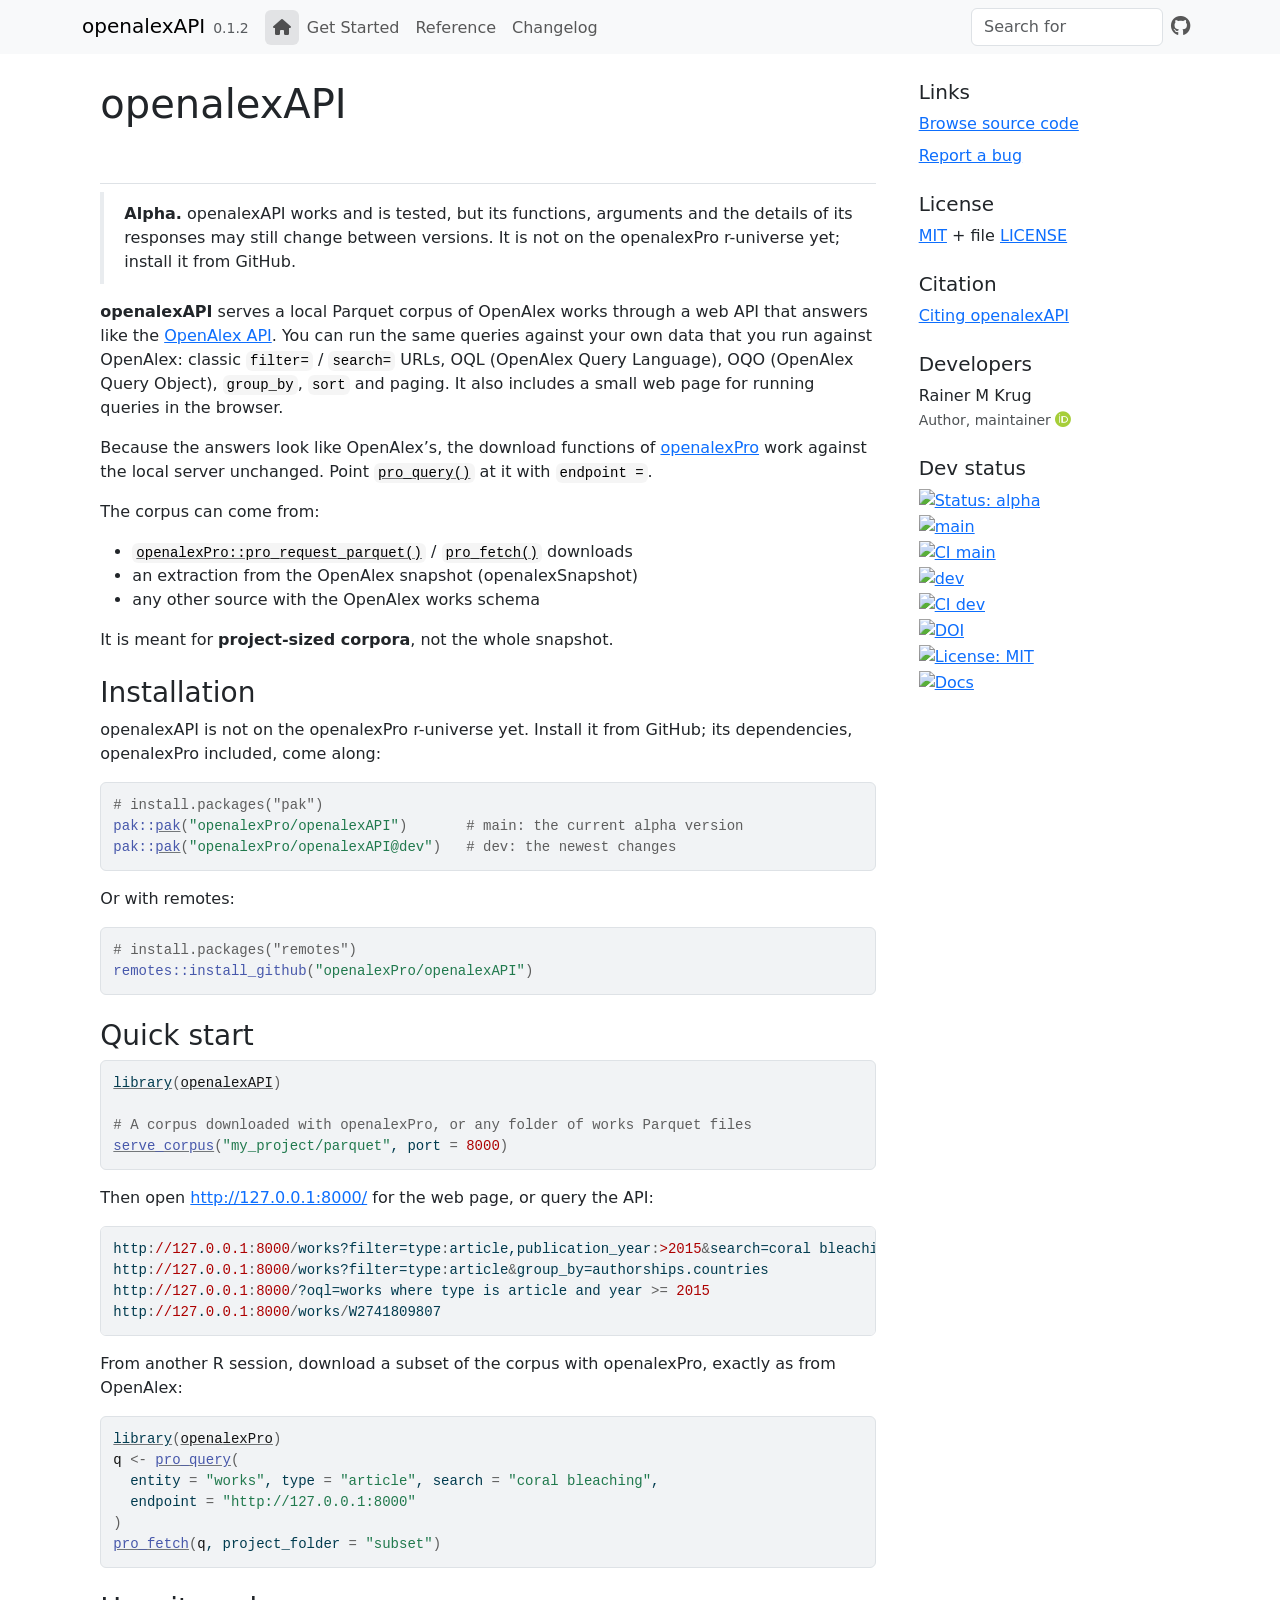
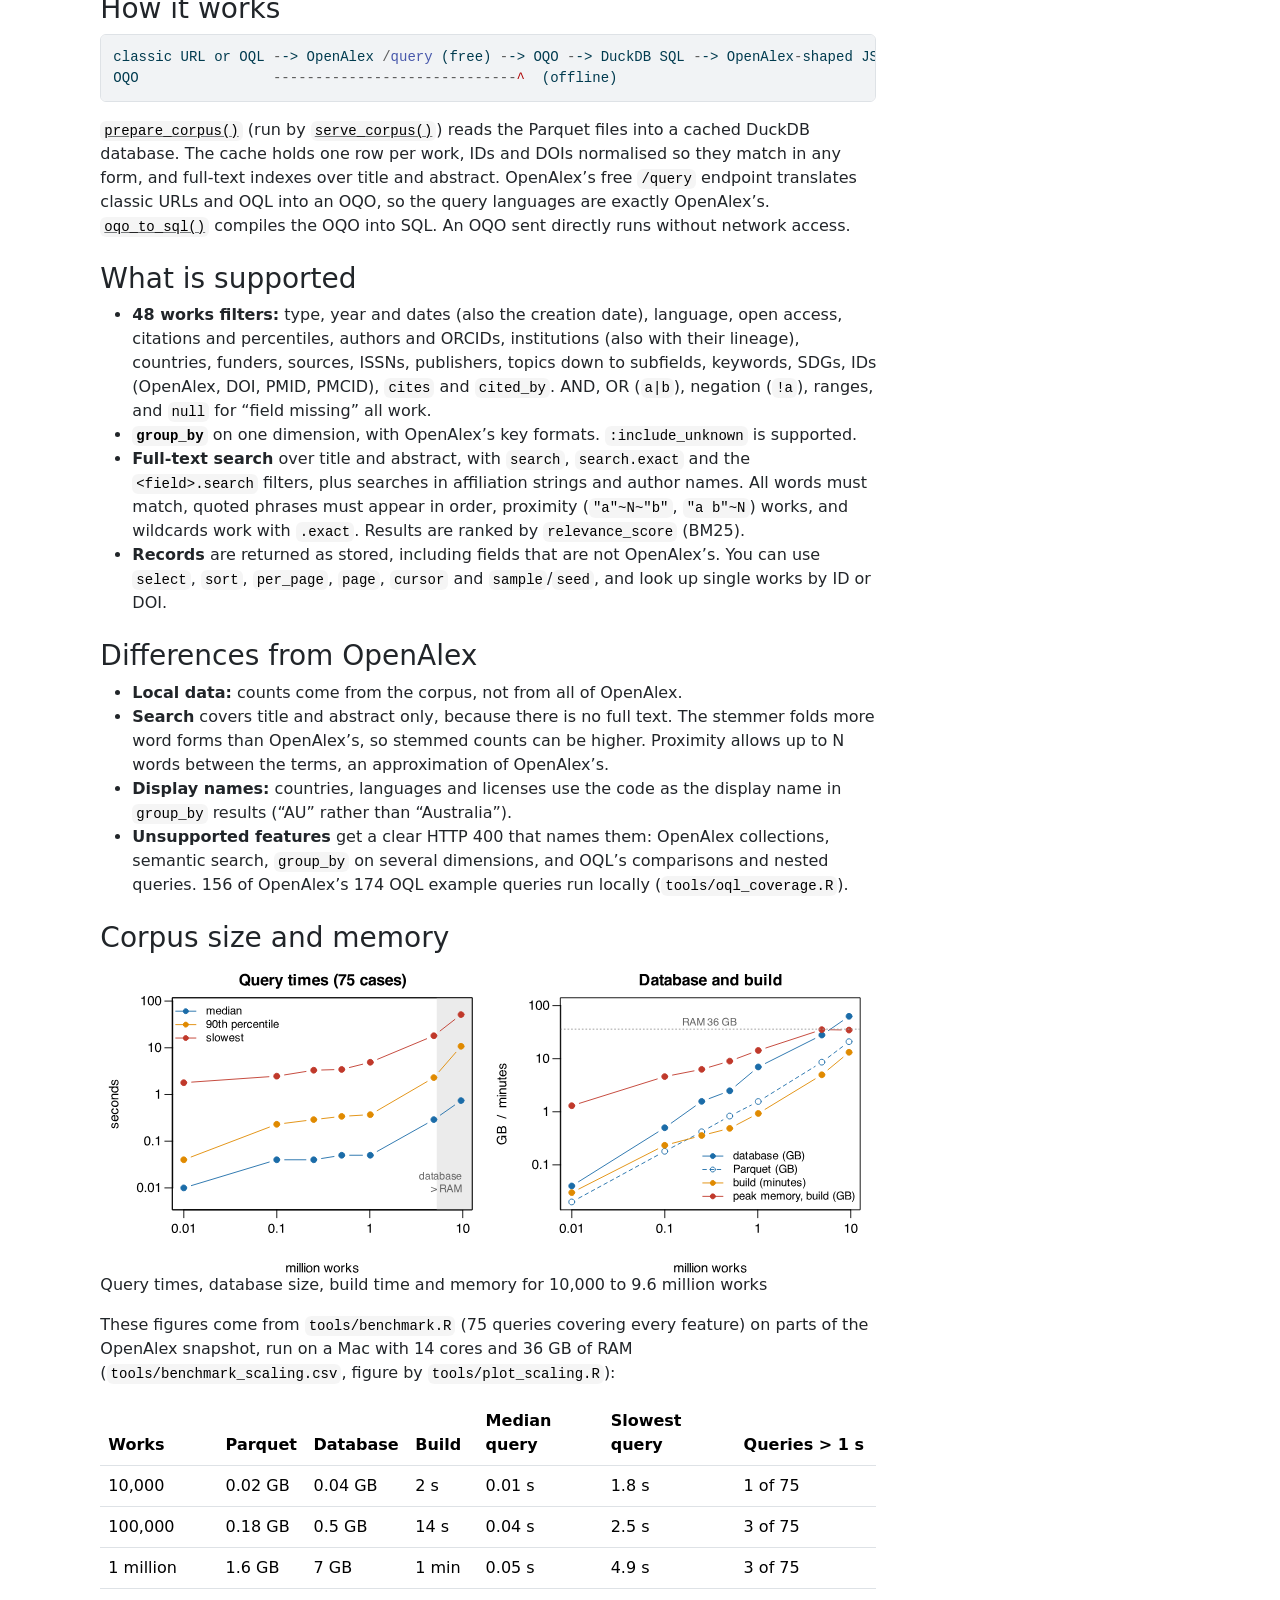
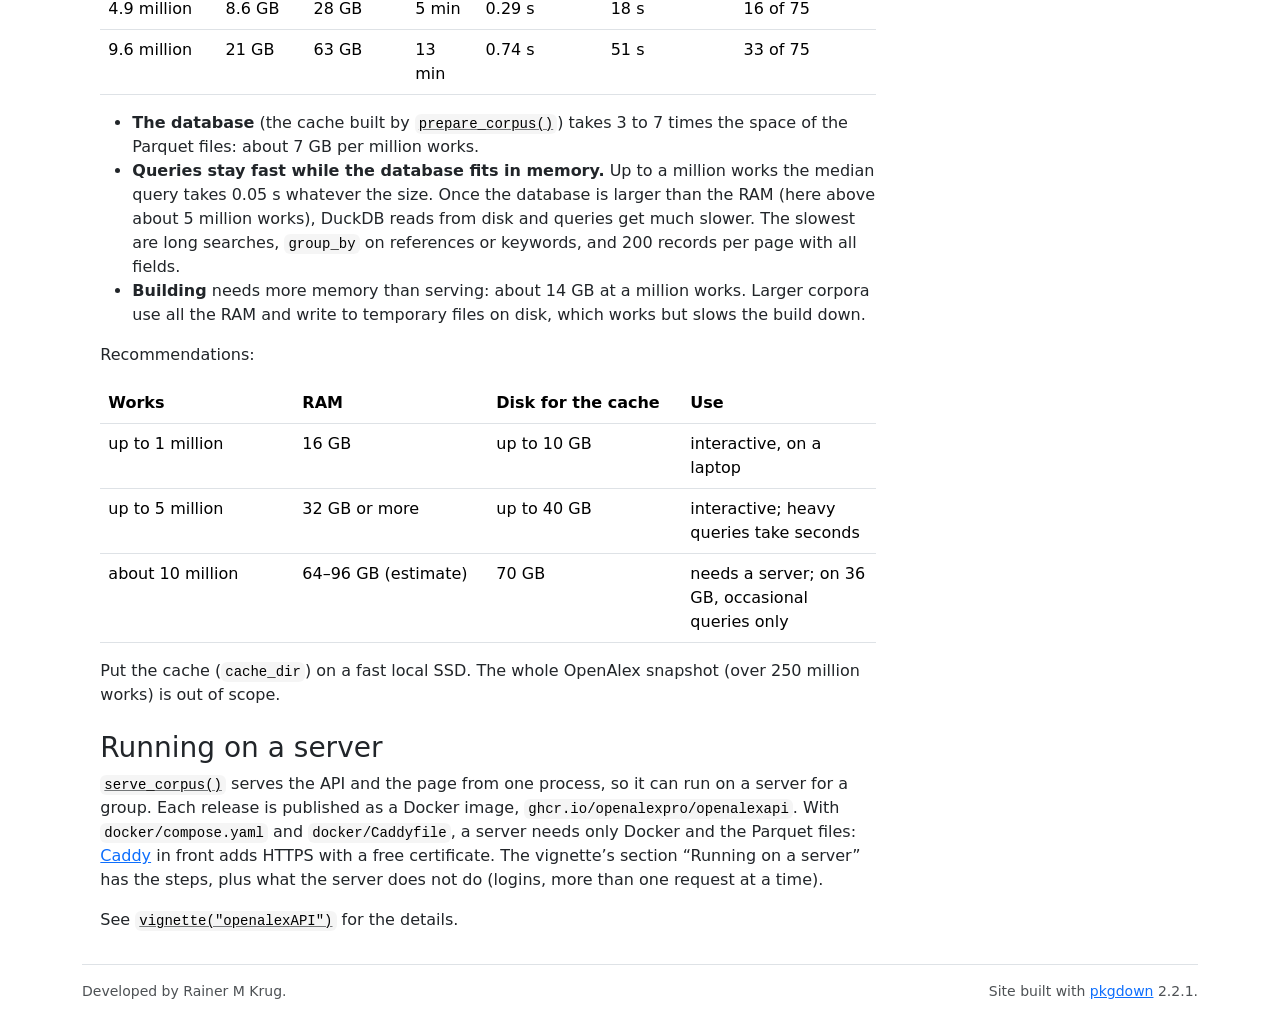
==== commit a71fd7f8: "Deploying to gh-pages from @ openalexPro/openalexAPI@2b6bbdbe46b14c9eba9024b364d898d7d4cb953e 🚀" ====
--- a/index.html
+++ b/index.html
@@ -21,7 +21,7 @@
 
     <a class="navbar-brand me-2" href="index.html">openalexAPI</a>
 
-    <small class="nav-text text-muted me-auto" data-bs-toggle="tooltip" data-bs-placement="bottom" title="">0.1.1</small>
+    <small class="nav-text text-muted me-auto" data-bs-toggle="tooltip" data-bs-placement="bottom" title="">0.1.2</small>
 
 
     <button class="navbar-toggler" type="button" data-bs-toggle="collapse" data-bs-target="#navbar" aria-controls="navbar" aria-expanded="false" aria-label="Toggle navigation">
@@ -134,6 +134,129 @@
 <li>
 <strong>Unsupported features</strong> get a clear HTTP 400 that names them: OpenAlex collections, semantic search, <code>group_by</code> on several dimensions, and OQL’s comparisons and nested queries. 156 of OpenAlex’s 174 OQL example queries run locally (<code>tools/oql_coverage.R</code>).</li>
 </ul>
+</div>
+<div class="section level2">
+<h2 id="corpus-size-and-memory">Corpus size and memory<a class="anchor" aria-label="anchor" href="#corpus-size-and-memory"></a>
+</h2>
+<figure><img src="reference/figures/scaling.svg" alt="Query times, database size, build time and memory for 10,000 to 9.6 million works"><figcaption aria-hidden="true">
+Query times, database size, build time and memory for 10,000 to 9.6 million works
+</figcaption></figure><p>These figures come from <code>tools/benchmark.R</code> (75 queries covering every feature) on parts of the OpenAlex snapshot, run on a Mac with 14 cores and 36 GB of RAM (<code>tools/benchmark_scaling.csv</code>, figure by <code>tools/plot_scaling.R</code>):</p>
+<table class="table">
+<colgroup>
+<col width="15%">
+<col width="10%">
+<col width="11%">
+<col width="9%">
+<col width="16%">
+<col width="17%">
+<col width="18%">
+</colgroup>
+<thead><tr>
+<th>Works</th>
+<th>Parquet</th>
+<th>Database</th>
+<th>Build</th>
+<th>Median query</th>
+<th>Slowest query</th>
+<th>Queries &gt; 1 s</th>
+</tr></thead>
+<tbody>
+<tr>
+<td>10,000</td>
+<td>0.02 GB</td>
+<td>0.04 GB</td>
+<td>2 s</td>
+<td>0.01 s</td>
+<td>1.8 s</td>
+<td>1 of 75</td>
+</tr>
+<tr>
+<td>100,000</td>
+<td>0.18 GB</td>
+<td>0.5 GB</td>
+<td>14 s</td>
+<td>0.04 s</td>
+<td>2.5 s</td>
+<td>3 of 75</td>
+</tr>
+<tr>
+<td>1 million</td>
+<td>1.6 GB</td>
+<td>7 GB</td>
+<td>1 min</td>
+<td>0.05 s</td>
+<td>4.9 s</td>
+<td>3 of 75</td>
+</tr>
+<tr>
+<td>4.9 million</td>
+<td>8.6 GB</td>
+<td>28 GB</td>
+<td>5 min</td>
+<td>0.29 s</td>
+<td>18 s</td>
+<td>16 of 75</td>
+</tr>
+<tr>
+<td>9.6 million</td>
+<td>21 GB</td>
+<td>63 GB</td>
+<td>13 min</td>
+<td>0.74 s</td>
+<td>51 s</td>
+<td>33 of 75</td>
+</tr>
+</tbody>
+</table>
+<ul>
+<li>
+<strong>The database</strong> (the cache built by <code><a href="reference/prepare_corpus.html">prepare_corpus()</a></code>) takes 3 to 7 times the space of the Parquet files: about 7 GB per million works.</li>
+<li>
+<strong>Queries stay fast while the database fits in memory.</strong> Up to a million works the median query takes 0.05 s whatever the size. Once the database is larger than the RAM (here above about 5 million works), DuckDB reads from disk and queries get much slower. The slowest are long searches, <code>group_by</code> on references or keywords, and 200 records per page with all fields.</li>
+<li>
+<strong>Building</strong> needs more memory than serving: about 14 GB at a million works. Larger corpora use all the RAM and write to temporary files on disk, which works but slows the build down.</li>
+</ul>
+<p>Recommendations:</p>
+<table class="table">
+<colgroup>
+<col width="25%">
+<col width="25%">
+<col width="25%">
+<col width="25%">
+</colgroup>
+<thead><tr>
+<th>Works</th>
+<th>RAM</th>
+<th>Disk for the cache</th>
+<th>Use</th>
+</tr></thead>
+<tbody>
+<tr>
+<td>up to 1 million</td>
+<td>16 GB</td>
+<td>up to 10 GB</td>
+<td>interactive, on a laptop</td>
+</tr>
+<tr>
+<td>up to 5 million</td>
+<td>32 GB or more</td>
+<td>up to 40 GB</td>
+<td>interactive; heavy queries take seconds</td>
+</tr>
+<tr>
+<td>about 10 million</td>
+<td>64–96 GB (estimate)</td>
+<td>70 GB</td>
+<td>needs a server; on 36 GB, occasional queries only</td>
+</tr>
+</tbody>
+</table>
+<p>Put the cache (<code>cache_dir</code>) on a fast local SSD. The whole OpenAlex snapshot (over 250 million works) is out of scope.</p>
+</div>
+<div class="section level2">
+<h2 id="running-on-a-server">Running on a server<a class="anchor" aria-label="anchor" href="#running-on-a-server"></a>
+</h2>
+<p><code><a href="reference/serve_corpus.html">serve_corpus()</a></code> serves the API and the page from one process, so it can run on a server for a group. Each release is published as a Docker image, <code>ghcr.io/openalexpro/openalexapi</code>. With <code>docker/compose.yaml</code> and <code>docker/Caddyfile</code>, a server needs only Docker and the Parquet files: <a href="https://caddyserver.com" class="external-link">Caddy</a> in front adds HTTPS with a free certificate. The vignette’s section “Running on a server” has the steps, plus what the server does not do (logins, more than one request at a time).</p>
 <p>See <code><a href="articles/openalexAPI.html">vignette("openalexAPI")</a></code> for the details.</p>
 </div>
 </div>
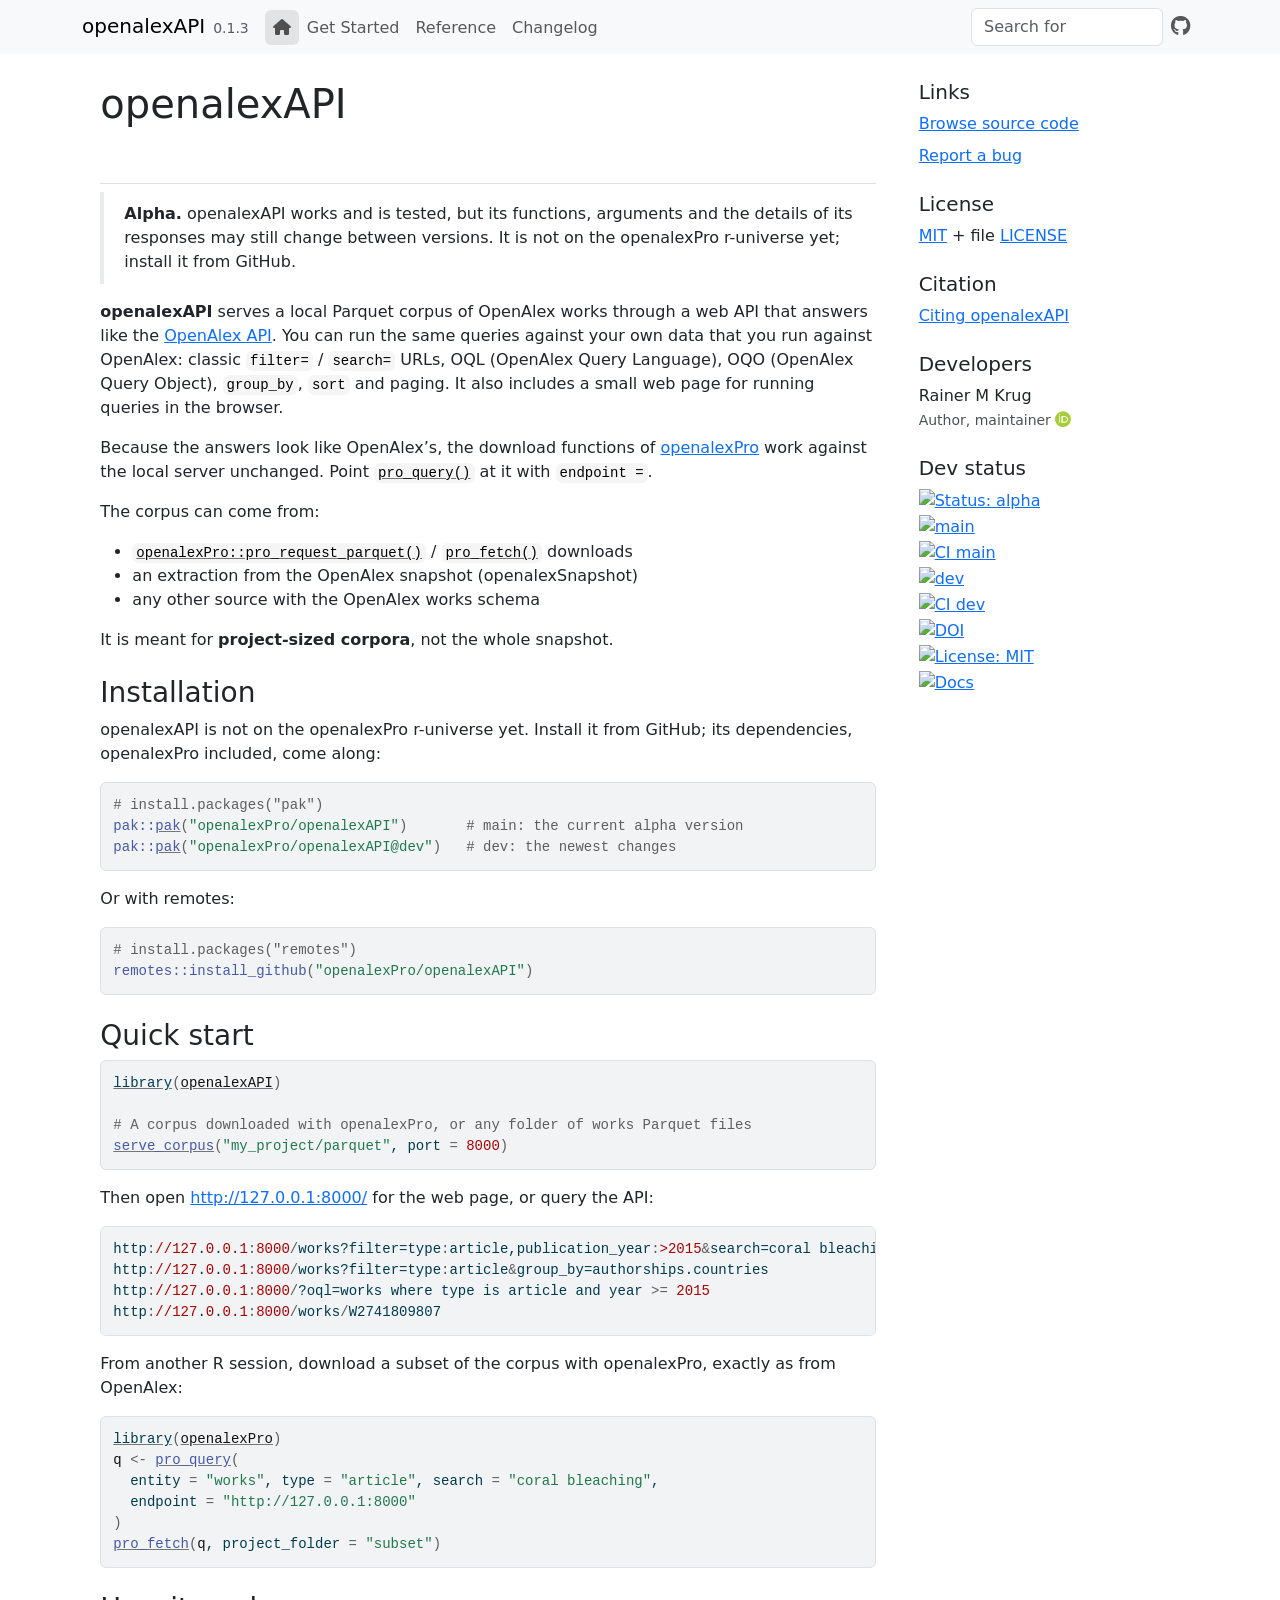
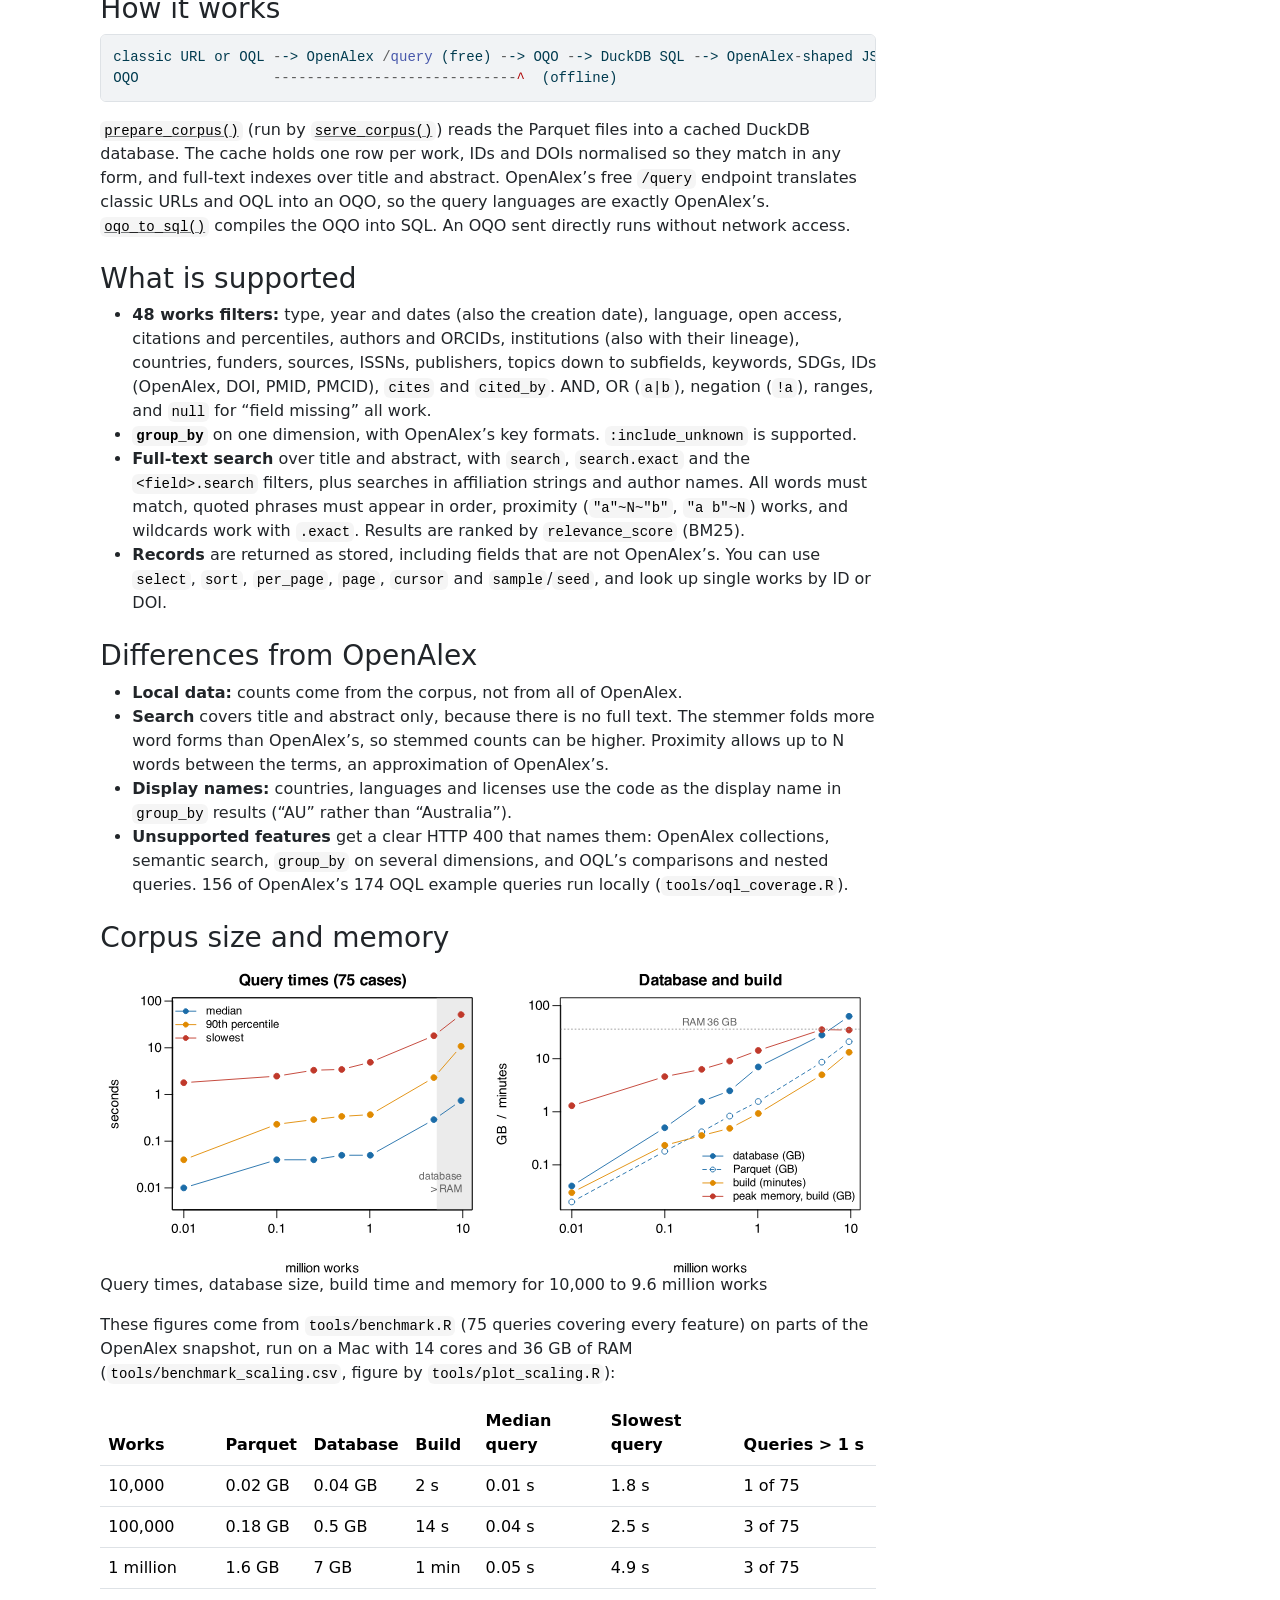
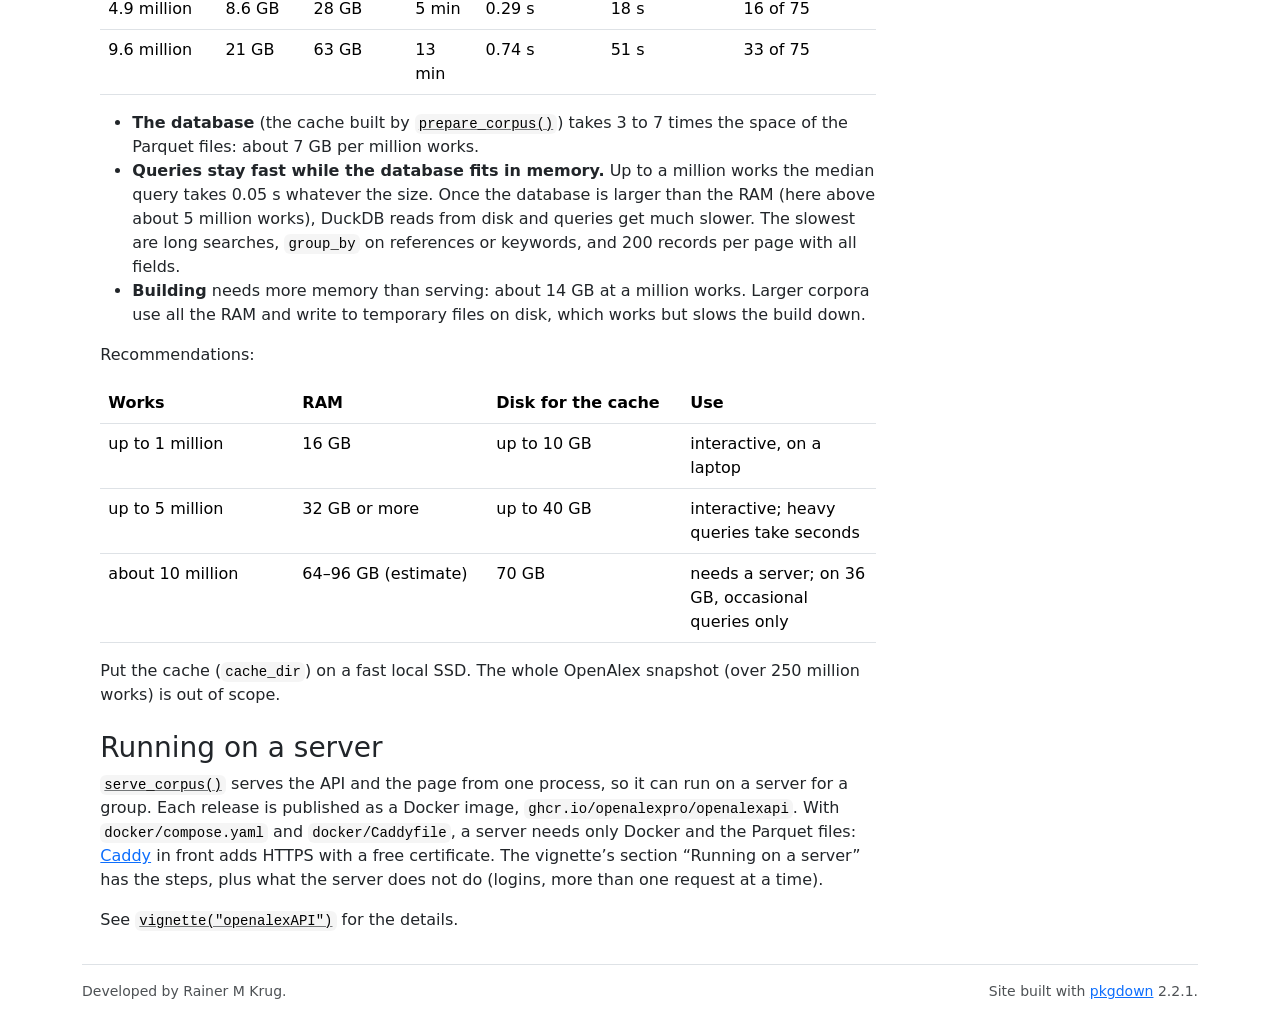
==== commit 87675701: "Deploying to gh-pages from @ openalexPro/openalexAPI@f363f92902dd3151bbfd6ba3f5fe86d444205dbf 🚀" ====
--- a/index.html
+++ b/index.html
@@ -21,7 +21,7 @@
 
     <a class="navbar-brand me-2" href="index.html">openalexAPI</a>
 
-    <small class="nav-text text-muted me-auto" data-bs-toggle="tooltip" data-bs-placement="bottom" title="">0.1.2</small>
+    <small class="nav-text text-muted me-auto" data-bs-toggle="tooltip" data-bs-placement="bottom" title="">0.1.3</small>
 
 
     <button class="navbar-toggler" type="button" data-bs-toggle="collapse" data-bs-target="#navbar" aria-controls="navbar" aria-expanded="false" aria-label="Toggle navigation">
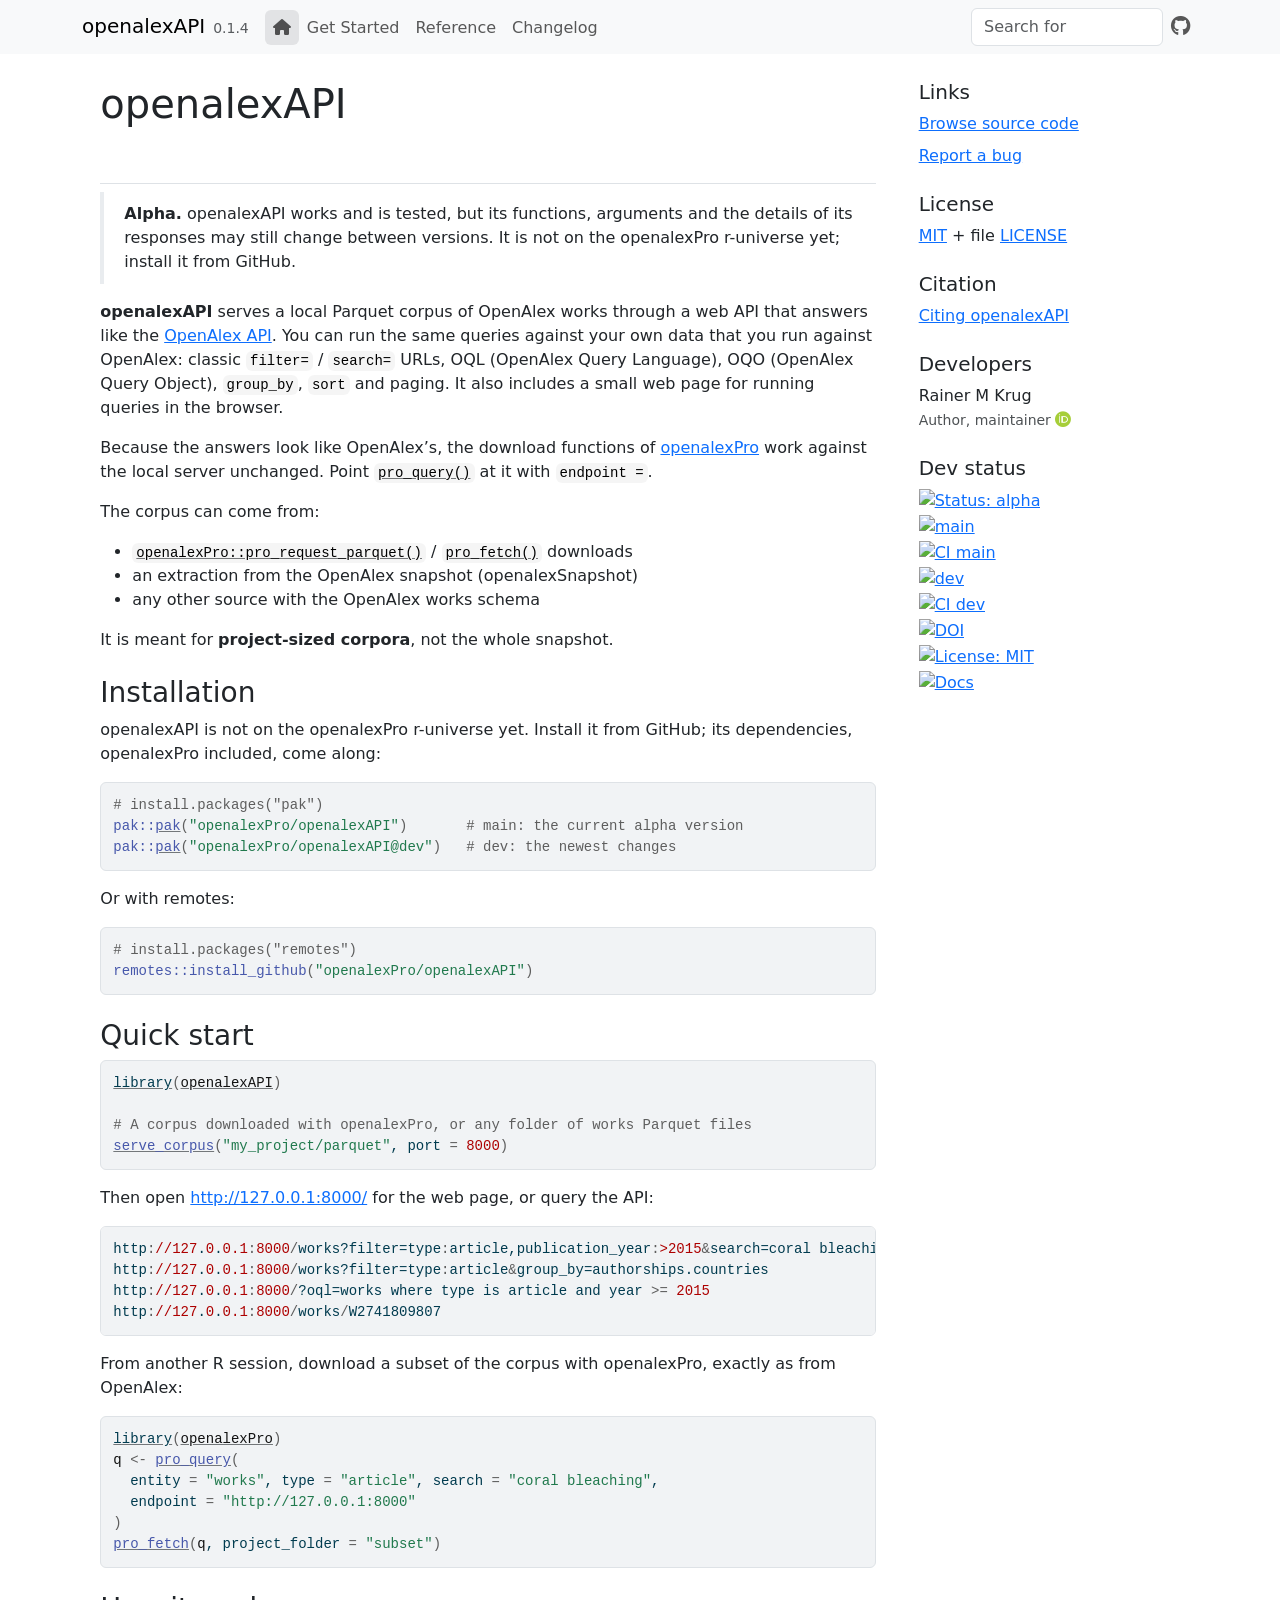
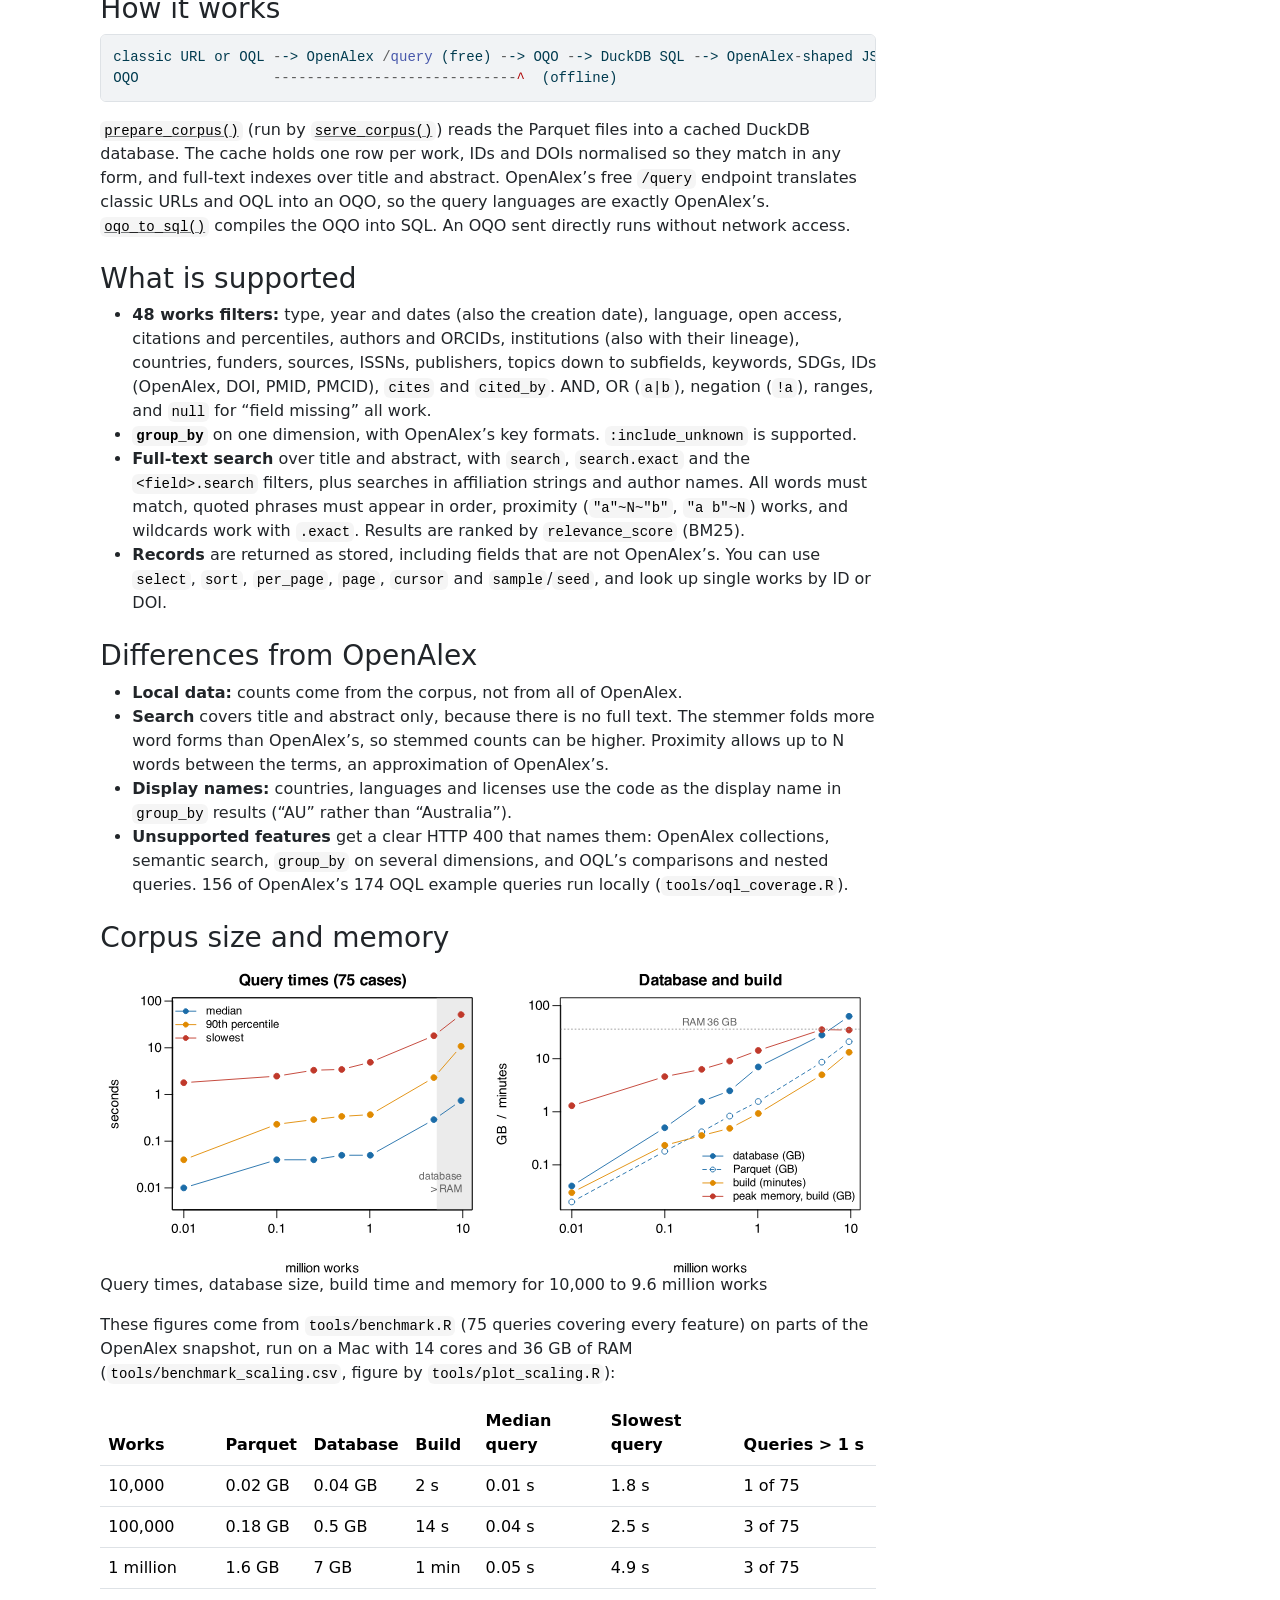
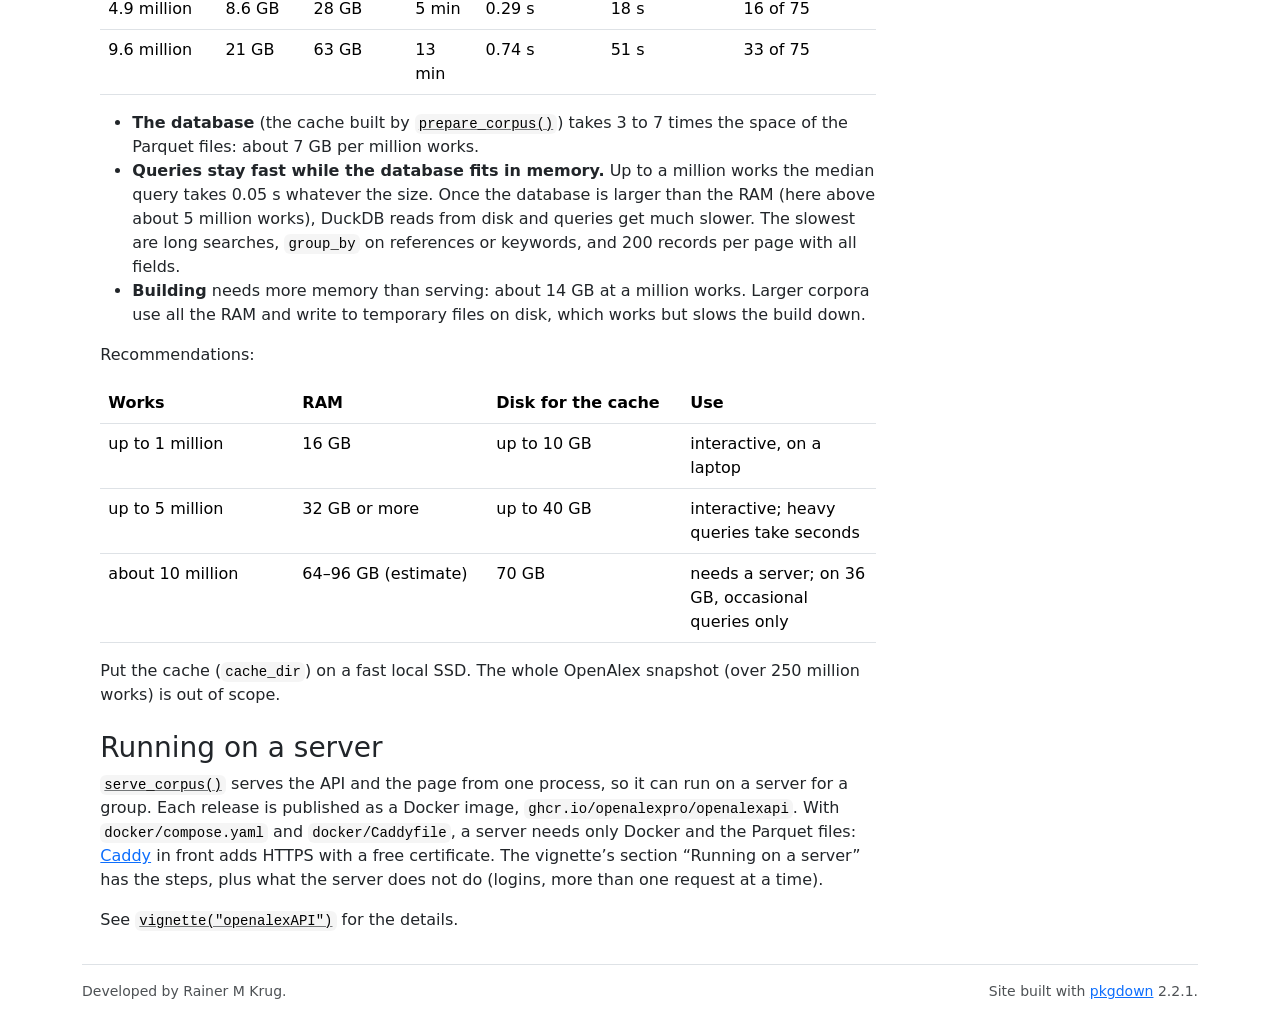
==== commit d235ad1a: "Deploying to gh-pages from @ openalexPro/openalexAPI@760eccc3fa7a212da19f4d24b0d7f6d47109b007 🚀" ====
--- a/index.html
+++ b/index.html
@@ -21,7 +21,7 @@
 
     <a class="navbar-brand me-2" href="index.html">openalexAPI</a>
 
-    <small class="nav-text text-muted me-auto" data-bs-toggle="tooltip" data-bs-placement="bottom" title="">0.1.3</small>
+    <small class="nav-text text-muted me-auto" data-bs-toggle="tooltip" data-bs-placement="bottom" title="">0.1.4</small>
 
 
     <button class="navbar-toggler" type="button" data-bs-toggle="collapse" data-bs-target="#navbar" aria-controls="navbar" aria-expanded="false" aria-label="Toggle navigation">
